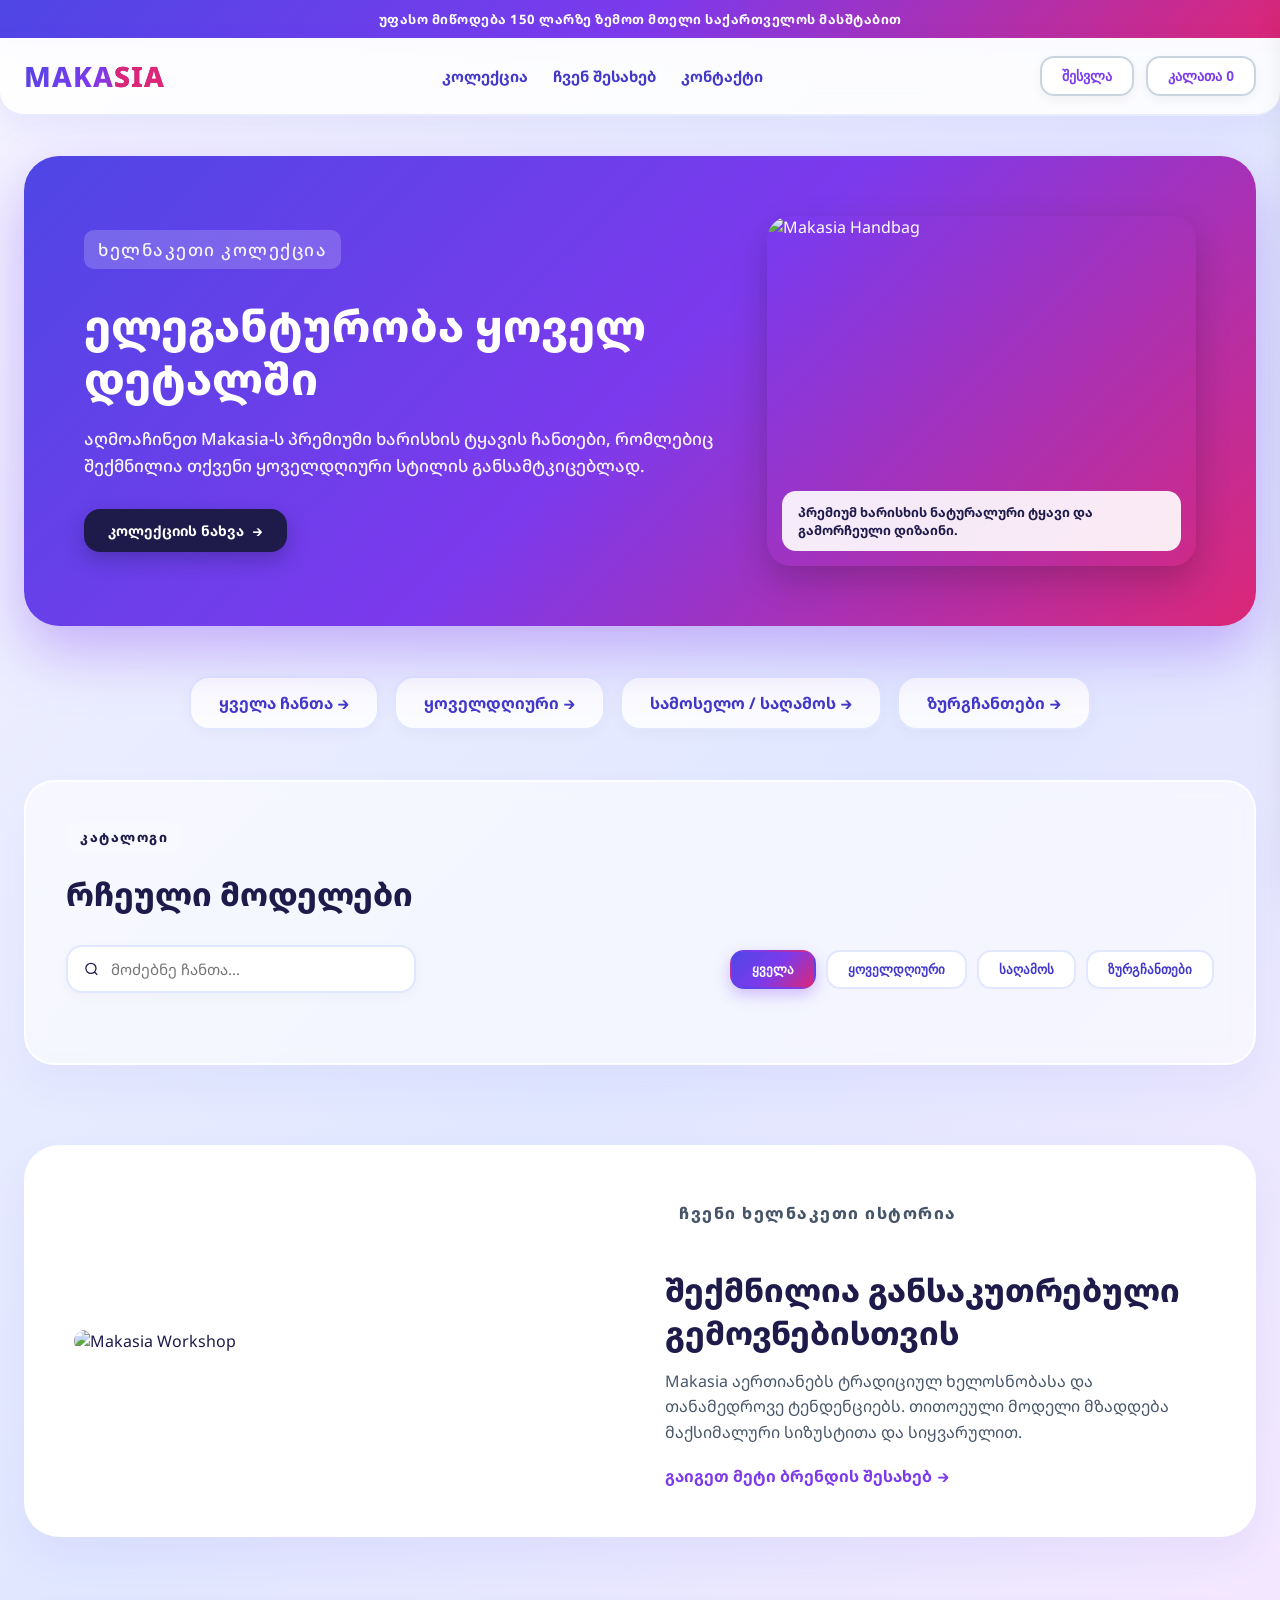
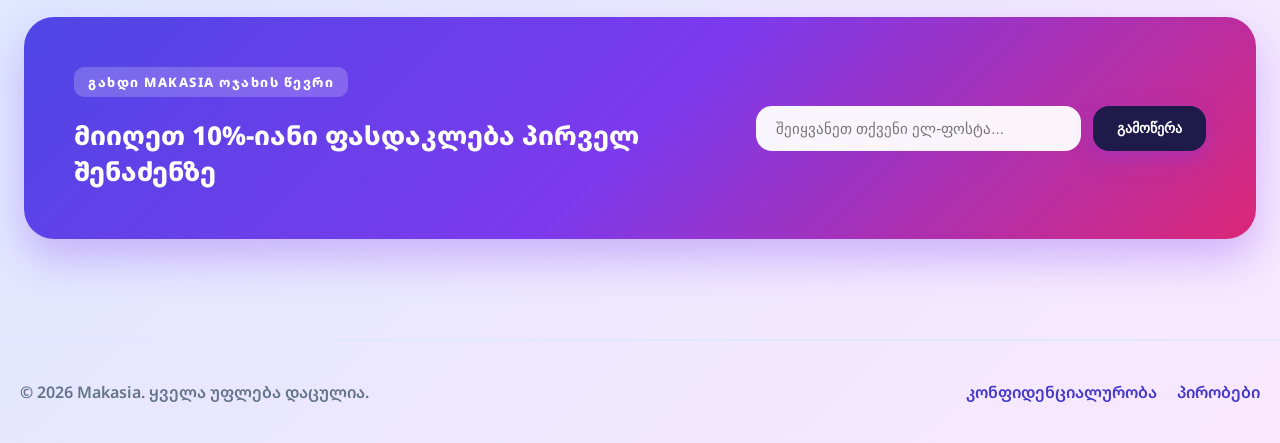
==== index.html @ cc2e1d67 "Update index.html" ====
<!DOCTYPE html>
<html lang="ka">
<head>
  <meta charset="UTF-8">
  <meta name="viewport" content="width=device-width, initial-scale=1.0">
  <title>Makasia — ტყავის ხელჩანთები და აქსესუარები</title>
  <link rel="preconnect" href="https://fonts.googleapis.com">
  <link rel="preconnect" href="https://fonts.gstatic.com" crossorigin>
  <link href="https://fonts.googleapis.com/css2?family=Plus+Jakarta+Sans:wght@500;600;700;800&family=Noto+Sans+Georgian:wght@400;500;600;700;800&display=swap" rel="stylesheet">
  <style>
    :root {
      --primary-gradient: linear-gradient(135deg, #4f46e5 0%, #7c3aed 50%, #db2777 100%);
      --card-bg: rgba(255, 255, 255, 0.9);
      --text-main: #1e1b4b;
      --accent-purple: #7c3aed;
    }

    * { box-sizing: border-box; margin: 0; padding: 0; }
    body { 
      background: linear-gradient(135deg, #f5f3ff 0%, #e0e7ff 50%, #fae8ff 100%); 
      font-family: 'Noto Sans Georgian', 'Plus Jakarta Sans', sans-serif; 
      color: var(--text-main); 
      min-height: 100vh;
      overflow-x: hidden;
      scroll-behavior: smooth;
    }

    /* ზედა საინფორმაციო ზოლი */
    .announcement {
      background: var(--primary-gradient);
      color: white;
      text-align: center;
      padding: 10px;
      font-size: 13px;
      font-weight: 700;
      letter-spacing: 0.5px;
      box-shadow: 0 4px 15px rgba(124, 58, 237, 0.2);
    }

    /* ჰედერი */
    .site-header {
      background: rgba(255, 255, 255, 0.85);
      backdrop-filter: blur(15px);
      position: sticky;
      top: 0;
      z-index: 100;
      border-bottom: 2px solid rgba(224, 231, 255, 0.8);
      box-shadow: 0 10px 30px rgba(79, 70, 229, 0.08);
      max-width: 1300px;
      margin: 0 auto;
      padding: 18px 24px;
      display: flex;
      justify-content: space-between;
      align-items: center;
      border-radius: 0 0 24px 24px;
    }

    .brand {
      font-size: 28px;
      font-weight: 800;
      background: var(--primary-gradient);
      -webkit-background-clip: text;
      -webkit-text-fill-color: transparent;
      text-transform: uppercase;
      letter-spacing: 1px;
      text-decoration: none;
    }
    .brand span { color: #db2777; -webkit-text-fill-color: #db2777; }

    .site-header nav { display: flex; gap: 25px; }
    .site-header nav a {
      text-decoration: none;
      color: #4338ca;
      font-weight: 700;
      font-size: 15px;
      transition: color 0.3s;
    }
    .site-header nav a:hover { color: #db2777; }

    .header-actions { display: flex; gap: 12px; align-items: center; }

    /* ღილაკების სტილები */
    .button {
      background: var(--primary-gradient);
      color: white;
      border: none;
      padding: 12px 24px;
      border-radius: 16px;
      font-weight: 700;
      font-size: 14px;
      cursor: pointer;
      box-shadow: 0 8px 20px rgba(124, 58, 237, 0.3);
      transition: all 0.3s cubic-bezier(0.4, 0, 0.2, 1);
      display: inline-flex;
      align-items: center;
      gap: 8px;
      text-decoration: none;
      justify-content: center;
    }
    .button:hover {
      transform: translateY(-3px) scale(1.02);
      box-shadow: 0 12px 25px rgba(124, 58, 237, 0.45);
    }

    .button-dark {
      background: #1e1b4b;
      box-shadow: 0 8px 20px rgba(30, 27, 75, 0.3);
    }
    .button-dark:hover { background: #312e81; }

    .account-button, .cart-button {
      background: white;
      color: var(--accent-purple);
      border: 2px solid #cbd5e1;
      padding: 10px 20px;
      border-radius: 14px;
      font-weight: 700;
      font-size: 14px;
      cursor: pointer;
      transition: all 0.3s ease;
      box-shadow: 0 4px 12px rgba(0,0,0,0.05);
    }
    .account-button:hover, .cart-button:hover {
      border-color: var(--accent-purple);
      background: #f5f3ff;
      transform: translateY(-2px);
    }

    main { max-width: 1300px; margin: 0 auto; padding: 40px 24px; }

    /* ინტრო (Hero) სექცია */
    .hero {
      background: var(--primary-gradient);
      border-radius: 35px;
      padding: 60px;
      color: white;
      display: grid;
      grid-template-columns: 1.2fr 0.8fr;
      gap: 40px;
      align-items: center;
      margin-bottom: 50px;
      box-shadow: 0 25px 60px rgba(124, 58, 237, 0.35);
      position: relative;
      overflow: hidden;
    }
    .eyebrow {
      font-size: 13px;
      font-weight: 800;
      text-transform: uppercase;
      letter-spacing: 1.5px;
      background: rgba(255, 255, 255, 0.2);
      padding: 6px 14px;
      border-radius: 10px;
      display: inline-block;
      margin-bottom: 15px;
    }
    .hero-copy h1 { font-size: 44px; font-weight: 800; margin-bottom: 20px; line-height: 1.2; }
    .hero-copy p { font-size: 17px; opacity: 0.95; margin-bottom: 30px; line-height: 1.6; font-weight: 500; }
    
    .hero-image { position: relative; border-radius: 24px; overflow: hidden; box-shadow: 0 15px 35px rgba(0,0,0,0.2); }
    .hero-image img { width: 100%; height: 350px; object-fit: cover; display: block; }
    .hero-note {
      position: absolute;
      bottom: 15px;
      left: 15px;
      right: 15px;
      background: rgba(255, 255, 255, 0.9);
      backdrop-filter: blur(10px);
      padding: 12px 16px;
      border-radius: 14px;
      color: #1e1b4b;
      font-size: 13px;
      font-weight: 700;
    }

    /* კატეგორიების სწრაფი ზოლი */
    .categories {
      display: flex;
      justify-content: center;
      gap: 15px;
      margin-bottom: 50px;
      flex-wrap: wrap;
    }
    .categories .filter {
      background: rgba(255, 255, 255, 0.85);
      border: 2px solid #e0e7ff;
      padding: 14px 28px;
      border-radius: 20px;
      font-weight: 700;
      color: #4338ca;
      text-decoration: none;
      transition: all 0.3s ease;
      box-shadow: 0 4px 15px rgba(0,0,0,0.03);
    }
    .categories .filter:hover {
      background: var(--primary-gradient);
      color: white;
      border-color: transparent;
      transform: translateY(-3px);
      box-shadow: 0 8px 20px rgba(124, 58, 237, 0.3);
    }

    /* კატალოგი / ტულბარი */
    .shop-section { background: rgba(255, 255, 255, 0.6); backdrop-filter: blur(10px); border-radius: 30px; padding: 40px; border: 2px solid rgba(255, 255, 255, 0.8); box-shadow: 0 20px 40px rgba(79, 70, 229, 0.05); }
    .section-heading h2 { font-size: 32px; font-weight: 800; color: #1e1b4b; margin-top: 5px; }

    .toolbar {
      display: flex;
      justify-content: space-between;
      align-items: center;
      margin: 30px 0;
      gap: 20px;
      flex-wrap: wrap;
    }
    .search-field {
      display: flex;
      align-items: center;
      background: white;
      border: 2px solid #e0e7ff;
      border-radius: 16px;
      padding: 0 16px;
      flex: 1;
      max-width: 350px;
      box-shadow: 0 4px 12px rgba(0,0,0,0.03);
    }
    .search-field input {
      border: none;
      padding: 12px;
      width: 100%;
      outline: none;
      font-size: 15px;
      font-family: inherit;
    }
    .filters { display: flex; gap: 10px; flex-wrap: wrap; }
    .filters button {
      background: white;
      border: 2px solid #e0e7ff;
      padding: 10px 20px;
      border-radius: 14px;
      font-weight: 700;
      color: #4338ca;
      cursor: pointer;
      transition: all 0.3s;
    }
    .filters button.active, .filters button:hover {
      background: var(--primary-gradient);
      color: white;
      border-color: transparent;
      box-shadow: 0 6px 15px rgba(124, 58, 237, 0.3);
    }

    /* პროდუქტების ბადე */
    .product-grid {
      display: grid;
      grid-template-columns: repeat(auto-fill, minmax(280px, 1fr));
      gap: 25px;
    }

    /* პროდუქტის ბარათის ვიზუალი და მაუსოვერი */
    .product-card {
      background: white;
      border-radius: 24px;
      overflow: hidden;
      border: 2px solid #f1f5f9;
      box-shadow: 0 10px 30px rgba(0,0,0,0.04);
      transition: all 0.4s cubic-bezier(0.16, 1, 0.3, 1);
      display: flex;
      flex-direction: column;
      justify-content: space-between;
    }
    .product-card:hover {
      transform: translateY(-8px) scale(1.02);
      box-shadow: 0 20px 40px rgba(124, 58, 237, 0.2);
      border-color: #cbd5e1;
    }
    .product-card img {
      width: 100%;
      height: 250px;
      object-fit: cover;
      transition: transform 0.5s ease;
    }
    .product-card:hover img { transform: scale(1.08); }
    .product-info { padding: 20px; }
    .product-info h3 { font-size: 18px; font-weight: 800; color: #1e1b4b; margin: 8px 0; }
    .product-price { font-size: 20px; font-weight: 800; color: #059669; }

    /* ჩვენ შესახებ სექცია */
    .story {
      display: grid;
      grid-template-columns: 1fr 1fr;
      gap: 50px;
      align-items: center;
      margin: 80px 0;
      background: white;
      padding: 50px;
      border-radius: 35px;
      box-shadow: 0 20px 40px rgba(79, 70, 229, 0.06);
    }
    .story-image img { width: 100%; height: 350px; object-fit: cover; border-radius: 24px; }
    .story-copy h2 { font-size: 32px; font-weight: 800; color: #1e1b4b; margin: 15px 0; }
    .story-copy p { font-size: 16px; line-height: 1.6; color: #475569; margin-bottom: 20px; }
    .text-link { font-weight: 700; color: #7c3aed; text-decoration: none; display: inline-flex; gap: 5px; }

    /* ნიუსლეთერი */
    .newsletter {
      background: var(--primary-gradient);
      border-radius: 30px;
      padding: 50px;
      color: white;
      display: flex;
      justify-content: space-between;
      align-items: center;
      gap: 30px;
      margin-bottom: 60px;
      box-shadow: 0 20px 40px rgba(124, 58, 237, 0.3);
    }
    .newsletter h2 { font-size: 26px; font-weight: 800; margin-top: 5px; }
    #newsletterForm { display: flex; gap: 12px; width: 100%; max-width: 450px; }
    #newsletterForm input {
      flex: 1;
      padding: 14px 20px;
      border-radius: 16px;
      border: none;
      outline: none;
      font-size: 15px;
      background: rgba(255, 255, 255, 0.95);
    }
    #newsletterForm button { background: #1e1b4b; }

    /* ფუტერი */
    footer {
      text-align: center;
      padding: 40px 20px;
      border-top: 2px solid #e0e7ff;
      display: flex;
      justify-content: space-between;
      align-items: center;
      max-width: 1300px;
      margin: 0 auto;
      font-weight: 600;
      color: #64748b;
    }
    footer div { display: flex; gap: 20px; }
    footer a { color: #4338ca; text-decoration: none; }
    footer a:hover { text-decoration: underline; }

    /* კალათის სლაიდერი */
    .overlay {
      position: fixed;
      top: 0; left: 0; width: 100%; height: 100%;
      background: rgba(15, 23, 42, 0.6);
      backdrop-filter: blur(5px);
      z-index: 1000;
      opacity: 0;
      visibility: hidden;
      transition: all 0.3s ease;
    }
    .overlay.open { opacity: 1; visibility: visible; }

    .cart-panel {
      position: fixed;
      top: 0; right: -450px;
      width: 100%; max-width: 420px;
      height: 100%;
      background: white;
      z-index: 1001;
      box-shadow: -10px 0 40px rgba(0,0,0,0.2);
      transition: right 0.4s cubic-bezier(0.16, 1, 0.3, 1);
      display: flex;
      flex-direction: column;
      padding: 30px;
    }
    .cart-panel.open { right: 0; }
    .panel-header { display: flex; justify-content: space-between; align-items: center; margin-bottom: 20px; border-bottom: 2px solid #f1f5f9; padding-bottom: 15px; }
    .panel-header h2 { font-size: 22px; font-weight: 800; color: #1e1b4b; }
    .close-btn { background: #fee2e2; color: #dc2626; border: none; width: 36px; height: 36px; border-radius: 50%; font-size: 20px; cursor: pointer; display: flex; align-items: center; justify-content: center; }
    .cart-items { flex: 1; overflow-y: auto; margin-bottom: 20px; }
    .cart-footer { border-top: 2px solid #f1f5f9; padding-top: 20px; }
    .full { width: 100%; }

    /* დიალოგური ფანჯრები (შესვლა / რეგისტრაცია / შეკვეთა) */
    dialog.form-dialog {
      border: none;
      border-radius: 30px;
      padding: 0;
      width: 100%;
      max-width: 460px;
      box-shadow: 0 30px 60px rgba(79, 70, 229, 0.3);
      background: white;
      margin: auto;
    }
    dialog.form-dialog::backdrop { background: rgba(15, 23, 42, 0.7); backdrop-filter: blur(8px); }
    .form-dialog-content { padding: 40px; position: relative; }
    .close-modal { position: absolute; top: 20px; right: 20px; background: #fee2e2; color: #dc2626; border: none; width: 34px; height: 34px; border-radius: 50%; font-size: 18px; cursor: pointer; }
    
    .form-dialog-content label { display: block; font-size: 13px; font-weight: 700; margin-bottom: 12px; color: #312e81; }
    .form-dialog-content input, .form-dialog-content select {
      width: 100%;
      padding: 14px;
      border: 2px solid #e0e7ff;
      border-radius: 14px;
      font-size: 15px;
      margin-top: 6px;
      background: #f8fafc;
      outline: none;
    }
    .form-dialog-content input:focus { border-color: #7c3aed; background: white; box-shadow: 0 0 0 4px rgba(124, 58, 237, 0.15); }

    /* ტოსტ პოპაპ შეტყობინება ძველი ალერტების ნაცვლად */
    .toast {
      position: fixed;
      bottom: 35px;
      right: 35px;
      background: linear-gradient(135deg, #10b981, #059669);
      color: white;
      padding: 16px 28px;
      border-radius: 16px;
      font-weight: 700;
      box-shadow: 0 15px 30px rgba(16, 185, 129, 0.4);
      transform: translateY(140px);
      opacity: 0;
      transition: all 0.4s cubic-bezier(0.16, 1, 0.3, 1);
      z-index: 2000;
    }
    .toast.show { transform: translateY(0); opacity: 1; }
  </style>
</head>
<body>

  <div class="announcement">უფასო მიწოდება 150 ლარზე ზემოთ მთელი საქართველოს მასშტაბით</div>

  <header class="site-header">
    <a href="#" class="brand">Maka<span>sia</span></a>
    <nav>
      <a href="#shop">კოლექცია</a>
      <a href="#story">ჩვენ შესახებ</a>
      <a href="#contact">კონტაქტი</a>
    </nav>
    <div class="header-actions">
      <button class="account-button" id="account-toggle">შესვლა</button>
      <button class="cart-button" id="cart-toggle">კალათა <span id="cart-count">0</span></button>
    </div>
  </header>

  <main>
    <section class="hero">
      <div class="hero-copy">
        <p class="eyebrow">ხელნაკეთი კოლექცია</p>
        <h1>ელეგანტურობა ყოველ დეტალში</h1>
        <p>აღმოაჩინეთ Makasia-ს პრემიუმი ხარისხის ტყავის ჩანთები, რომლებიც შექმნილია თქვენი ყოველდღიური სტილის განსამტკიცებლად.</p>
        <a href="#shop" class="button button-dark">კოლექციის ნახვა <span>→</span></a>
      </div>
      <div class="hero-image">
        <img src="https://images.unsplash.com/photo-1584917865442-de89df76afd3?auto=format&fit=crop&w=1200&q=80" alt="Makasia Handbag">
        <div class="hero-note">პრემიუმ ხარისხის ნატურალური ტყავი და გამორჩეული დიზაინი.</div>
      </div>
    </section>

    <!-- კატეგორიები -->
    <div class="categories">
      <a href="#shop" class="filter" data-category="ყველა">ყველა ჩანთა <span>→</span></a>
      <a href="#shop" class="filter" data-category="ყოველდღიური">ყოველდღიური <span>→</span></a>
      <a href="#shop" class="filter" data-category="საღამოს">სამოსელო / საღამოს <span>→</span></a>
      <a href="#shop" class="filter" data-category="ზურგჩანთები">ზურგჩანთები <span>→</span></a>
    </div>

    <section class="shop-section" id="shop">
      <div class="section-heading">
        <div>
          <p class="eyebrow">კატალოგი</p>
          <h2>რჩეული მოდელები</h2>
        </div>
      </div>

      <div class="toolbar">
        <div class="search-field">
          <svg width="16" height="16" viewBox="0 0 24 24" fill="none" stroke="currentColor" stroke-width="2"><circle cx="11" cy="11" r="8"></circle><line x1="21" y1="21" x2="16.65" y2="16.65"></line></svg>
          <input type="text" id="search-input" placeholder="მოძებნე ჩანთა...">
        </div>
        <div class="filters">
          <button class="filter active" data-category="ყველა">ყველა</button>
          <button class="filter" data-category="ყოველდღიური">ყოველდღიური</button>
          <button class="filter" data-category="საღამოს">საღამოს</button>
          <button class="filter" data-category="ზურგჩანთები">ზურგჩანთები</button>
        </div>
      </div>

      <div class="product-grid" id="product-grid">
        <!-- პროდუქტები იტვირთება დინამიკურად JS-ით -->
      </div>
    </section>

    <section class="story" id="story">
      <div class="story-image">
        <img src="https://images.unsplash.com/photo-1548036328-c9fa89d128fa?auto=format&fit=crop&w=1000&q=80" alt="Makasia Workshop">
      </div>
      <div class="story-copy">
        <p class="eyebrow">ჩვენი ხელნაკეთი ისტორია</p>
        <h2>შექმნილია განსაკუთრებული გემოვნებისთვის</h2>
        <p>Makasia აერთიანებს ტრადიციულ ხელოსნობასა და თანამედროვე ტენდენციებს. თითოეული მოდელი მზადდება მაქსიმალური სიზუსტითა და სიყვარულით.</p>
        <a href="#shop" class="text-link">გაიგეთ მეტი ბრენდის შესახებ <span>→</span></a>
      </div>
    </section>

    <section class="newsletter" id="contact">
      <div>
        <p class="eyebrow">გახდი Makasia ოჯახის წევრი</p>
        <h2>მიიღეთ 10%-იანი ფასდაკლება პირველ შენაძენზე</h2>
      </div>
      <form id="newsletterForm">
        <input type="email" placeholder="შეიყვანეთ თქვენი ელ-ფოსტა..." required>
        <button type="submit" class="button">გამოწერა</button>
      </form>
    </section>
  </main>

  <footer>
    <p>&copy; 2026 Makasia. ყველა უფლება დაცულია.</p>
    <div>
      <a href="#">კონფიდენციალურობა</a>
      <a href="#">პირობები</a>
    </div>
  </footer>

  <!-- კალათის გვერდითი პანელი -->
  <div class="overlay" id="overlay"></div>
  <aside class="cart-panel" id="cart-panel">
    <div class="panel-header">
      <h2>თქვენი კალათა</h2>
      <button class="close-btn" id="closeCart">&times;</button>
    </div>
    <div class="cart-items" id="cart-items">
      <div class="empty-cart" style="text-align: center; color: #64748b; margin-top: 40px;">კალათა ცარიელია</div>
    </div>
    <div class="cart-footer">
      <div style="display: flex; justify-content: space-between; font-size: 18px; font-weight: 800; margin-bottom: 20px;">
        <span>სულ:</span> <strong id="cart-total" style="color: #059669;">0 ₾</strong>
      </div>
      <button class="button button-dark full" id="checkout">შეკვეთის გაფორმება</button>
    </div>
  </aside>

  <!-- ავტორიზაციის დიალოგი -->
  <dialog id="auth-dialog" class="form-dialog">
    <div class="form-dialog-content">
      <button class="close-modal" id="closeAuthDialog">&times;</button>
      <div style="display: flex; gap: 10px; margin-bottom: 25px;">
        <button type="button" class="tab-btn active button" onclick="switchAuthTab('login')" style="flex:1;">შესვლა</button>
        <button type="button" class="tab-btn button" onclick="switchAuthTab('register')" style="flex:1; background: #e2e8f0; color:#333; box-shadow:none;">რეგისტრაცია</button>
      </div>

      <!-- შესვლის ფორმა -->
      <form id="login-form">
        <h2 style="font-size: 22px; font-weight: 800; color: #1e1b4b; margin-bottom: 20px;">სისტემაში შესვლა</h2>
        <label>ელ-ფოსტა <input type="email" name="loginEmail" required placeholder="example@gmail.com"></label>
        <label>პაროლი <input type="password" name="loginPassword" required placeholder="••••••••"></label>
        <p class="field-error" id="login-error" style="color:red; font-size:13px; margin-top:5px;"></p>
        <button type="submit" class="button button-dark full" style="margin-top:20px;">შესვლა</button>
      </form>

      <!-- რეგისტრაციის ფორმა -->
      <form id="register-form" style="display: none;">
        <h2 style="font-size: 22px; font-weight: 800; color: #1e1b4b; margin-bottom: 20px;">რეგისტრაცია</h2>
        <label>სახელი <input type="text" name="regName" required placeholder="ნინო ბერიძე"></label>
        <label>ელ-ფოსტა <input type="email" name="regEmail" required placeholder="example@gmail.com"></label>
        <label>პაროლი <input type="password" name="regPassword" required placeholder="••••••••"></label>
        <p class="field-error" id="reg-error" style="color:red; font-size:13px; margin-top:5px;"></p>
        <button type="submit" class="button button-dark full" style="margin-top:20px;">რეგისტრაცია</button>
      </form>
    </div>
  </dialog>

  <!-- შეკვეთის გაფორმების დიალოგი -->
  <dialog id="checkout-dialog" class="form-dialog">
    <div class="form-dialog-content">
      <button class="close-modal" onclick="document.getElementById('checkout-dialog').close()">&times;</button>
      <h2 style="font-size: 22px; font-weight: 800; color: #1e1b4b; margin-bottom: 10px;">შეკვეთა</h2>
      <p class="dialog-intro" style="color: #64748b; font-size: 14px; margin-bottom: 20px;">შეავსეთ მიწოდების დეტალები:</p>
      <form id="checkout-form">
        <label>სახელი და გვარი <input type="text" name="customerName" required placeholder="ნინო ბერიძე"></label>
        <label>ტელეფონი <input type="tel" name="phone" required placeholder="+995 599 00 00 00"></label>
        <label>ქალაქი / მისამართი <input type="text" name="address" required placeholder="თბილისი, რუსთაველის გამზირი 1"></label>
        <label>მიწოდების ტიპი 
          <select name="delivery">
            <option value="თბილისი (სტანდარტული - 8 ₾)">თბილისი (სტანდარტული - 8 ₾)</option>
            <option value="რეგიონები / ფოსტა (12 ₾)">რეგიონები / ფოსტა (12 ₾)</option>
          </select>
        </label>
        <div class="checkout-summary" style="margin: 20px 0; background: #f8fafc; padding: 15px; border-radius: 14px; border: 1px solid #e2e8f0; font-size: 14px;">
          <span>პროდუქტები: <strong id="checkout-subtotal">0 ₾</strong></span><br>
          <span>მიწოდება: <strong id="checkout-delivery">8 ₾</strong></span><br>
          <div style="margin-top: 8px; padding-top: 8px; border-top: 1px solid #cbd5e1; display: flex; justify-content: space-between;">
            <span class="checkout-total-label" style="font-weight: 800; color: #1e1b4b;">სულ გადასახდელი:</span>
            <strong class="checkout-total" id="checkout-total" style="font-weight: 800; color: #059669; font-size: 16px;">0 ₾</strong>
          </div>
        </div>
        <p class="field-error" id="checkout-error" style="color:red;"></p>
        <button type="submit" class="button button-dark full">შეკვეთის დადასტურება</button>
      </form>
    </div>
  </dialog>

  <div class="toast" id="toast">ოპერაცია წარმატებით დასრულდა</div>

  <!-- Firebase SDK-ები -->
  <script src="https://www.gstatic.com/firebasejs/9.22.0/firebase-app-compat.js"></script>
  <script src="https://www.gstatic.com/firebasejs/9.22.0/firebase-auth-compat.js"></script>
  <script src="https://www.gstatic.com/firebasejs/9.22.0/firebase-firestore-compat.js"></script>

  <!-- მთავარი სკრიპტი -->
  <script src="./script.js"></script>
</body>
</html>
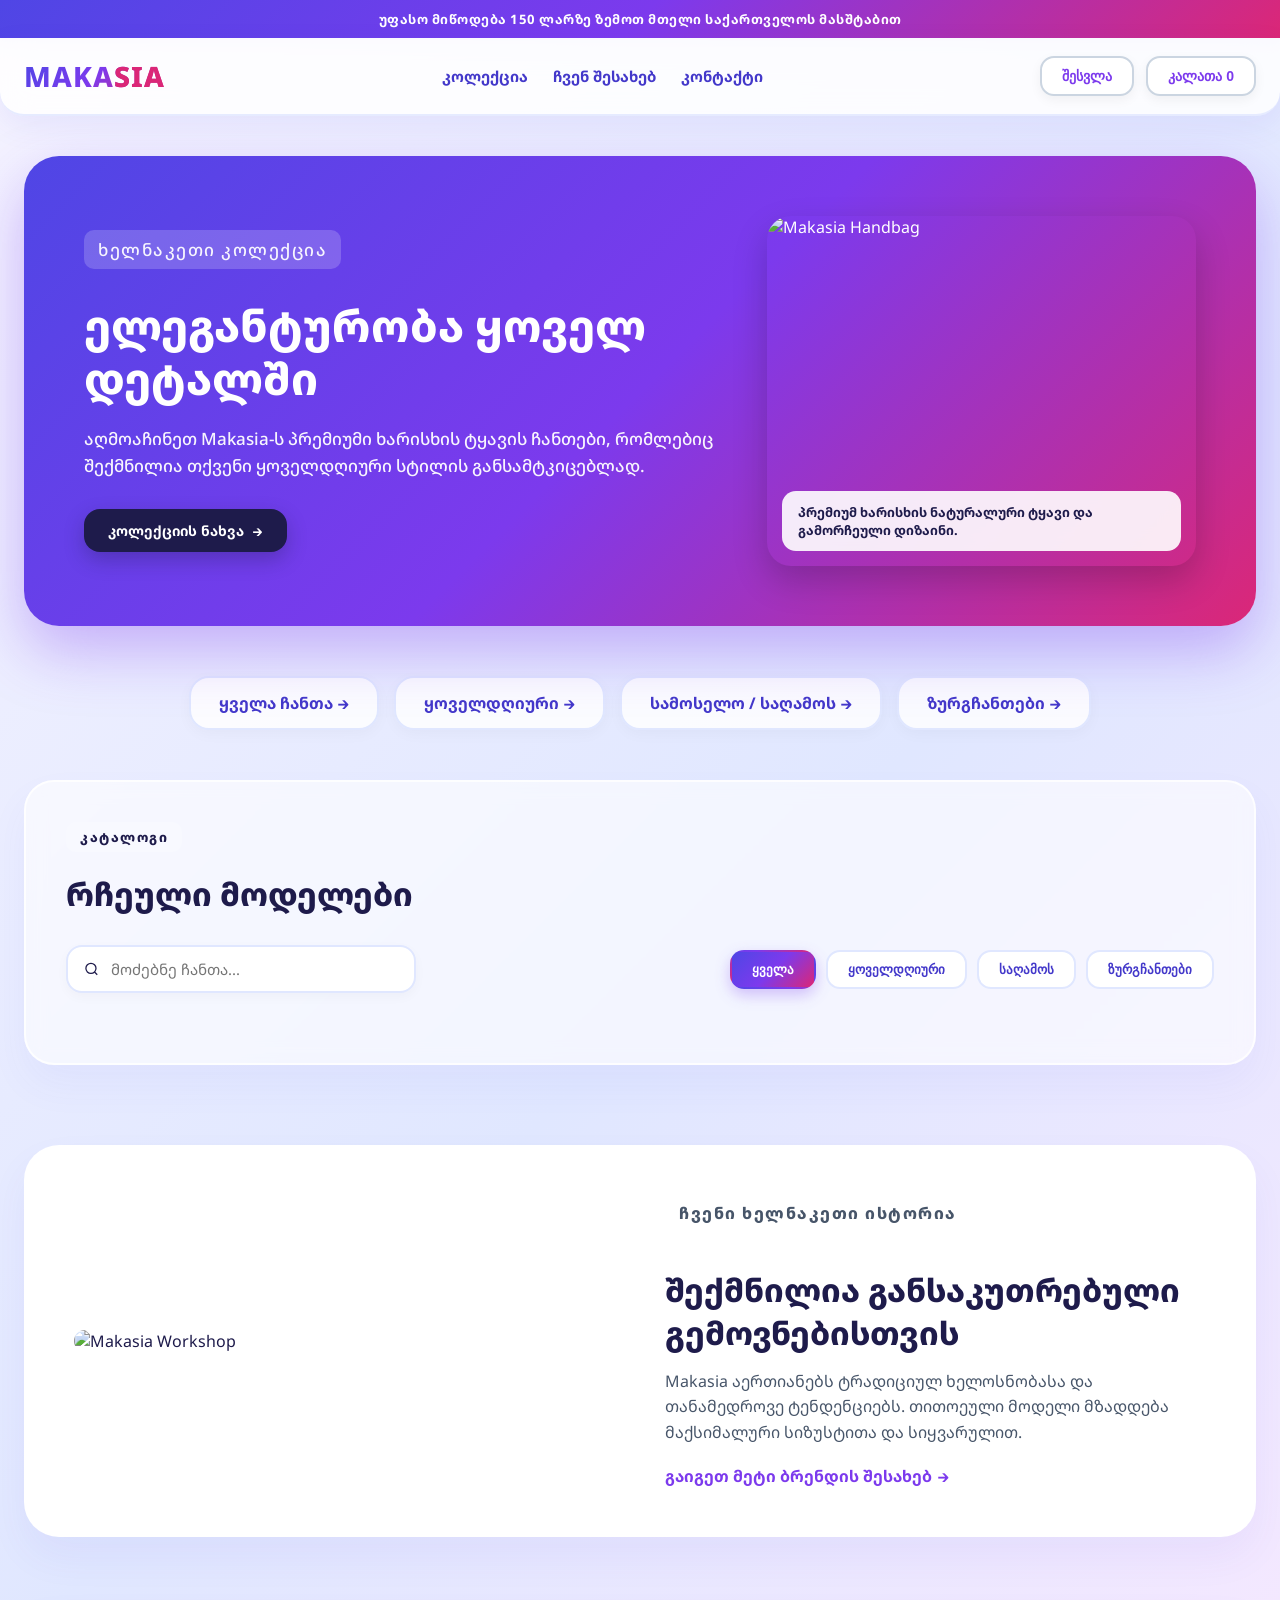
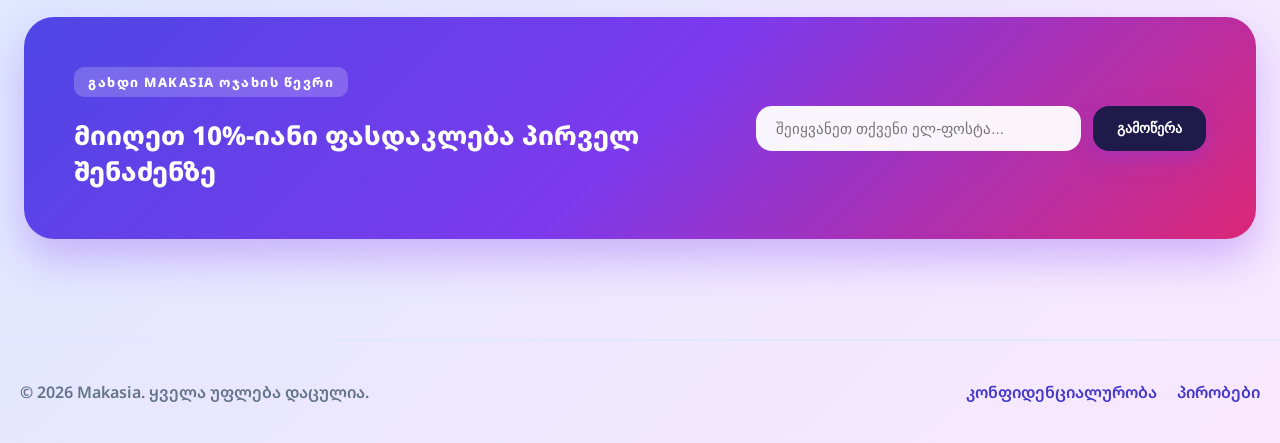
==== commit b7d43308: "Update index.html" ====
--- a/index.html
+++ b/index.html
@@ -4,28 +4,59 @@
   <meta charset="UTF-8">
   <meta name="viewport" content="width=device-width, initial-scale=1.0">
   <title>Makasia — ტყავის ხელჩანთები და აქსესუარები</title>
+
   <link rel="preconnect" href="https://fonts.googleapis.com">
   <link rel="preconnect" href="https://fonts.gstatic.com" crossorigin>
+
   <link href="https://fonts.googleapis.com/css2?family=Plus+Jakarta+Sans:wght@500;600;700;800&family=Noto+Sans+Georgian:wght@400;500;600;700;800&display=swap" rel="stylesheet">
+
   <style>
     :root {
-      --primary-gradient: linear-gradient(135deg, #4f46e5 0%, #7c3aed 50%, #db2777 100%);
+      --primary-gradient: linear-gradient(
+        135deg,
+        #4f46e5 0%,
+        #7c3aed 50%,
+        #db2777 100%
+      );
+
       --card-bg: rgba(255, 255, 255, 0.9);
       --text-main: #1e1b4b;
       --accent-purple: #7c3aed;
     }
 
-    * { box-sizing: border-box; margin: 0; padding: 0; }
-    body { 
-      background: linear-gradient(135deg, #f5f3ff 0%, #e0e7ff 50%, #fae8ff 100%); 
-      font-family: 'Noto Sans Georgian', 'Plus Jakarta Sans', sans-serif; 
-      color: var(--text-main); 
+    * {
+      box-sizing: border-box;
+      margin: 0;
+      padding: 0;
+    }
+
+    html {
+      scroll-behavior: smooth;
+    }
+
+    body {
+      background:
+        linear-gradient(
+          135deg,
+          #f5f3ff 0%,
+          #e0e7ff 50%,
+          #fae8ff 100%
+        );
+
+      font-family:
+        'Noto Sans Georgian',
+        'Plus Jakarta Sans',
+        sans-serif;
+
+      color: var(--text-main);
       min-height: 100vh;
       overflow-x: hidden;
-      scroll-behavior: smooth;
-    }
-
-    /* ზედა საინფორმაციო ზოლი */
+    }
+
+    /* =========================================================
+       ზედა საინფორმაციო ზოლი
+    ========================================================= */
+
     .announcement {
       background: var(--primary-gradient);
       color: white;
@@ -37,37 +68,58 @@
       box-shadow: 0 4px 15px rgba(124, 58, 237, 0.2);
     }
 
-    /* ჰედერი */
+    /* =========================================================
+       HEADER
+    ========================================================= */
+
     .site-header {
       background: rgba(255, 255, 255, 0.85);
       backdrop-filter: blur(15px);
+
       position: sticky;
       top: 0;
       z-index: 100;
+
       border-bottom: 2px solid rgba(224, 231, 255, 0.8);
-      box-shadow: 0 10px 30px rgba(79, 70, 229, 0.08);
+
+      box-shadow:
+        0 10px 30px rgba(79, 70, 229, 0.08);
+
       max-width: 1300px;
       margin: 0 auto;
+
       padding: 18px 24px;
+
       display: flex;
       justify-content: space-between;
       align-items: center;
+
       border-radius: 0 0 24px 24px;
     }
 
     .brand {
       font-size: 28px;
       font-weight: 800;
+
       background: var(--primary-gradient);
       -webkit-background-clip: text;
       -webkit-text-fill-color: transparent;
+
       text-transform: uppercase;
       letter-spacing: 1px;
       text-decoration: none;
     }
-    .brand span { color: #db2777; -webkit-text-fill-color: #db2777; }
-
-    .site-header nav { display: flex; gap: 25px; }
+
+    .brand span {
+      color: #db2777;
+      -webkit-text-fill-color: #db2777;
+    }
+
+    .site-header nav {
+      display: flex;
+      gap: 25px;
+    }
+
     .site-header nav a {
       text-decoration: none;
       color: #4338ca;
@@ -75,539 +127,2350 @@
       font-size: 15px;
       transition: color 0.3s;
     }
-    .site-header nav a:hover { color: #db2777; }
-
-    .header-actions { display: flex; gap: 12px; align-items: center; }
-
-    /* ღილაკების სტილები */
+
+    .site-header nav a:hover {
+      color: #db2777;
+    }
+
+    .header-actions {
+      display: flex;
+      gap: 12px;
+      align-items: center;
+      position: relative;
+    }
+
+    /* =========================================================
+       MOBILE MENU
+    ========================================================= */
+
+    .mobile-menu-btn {
+      display: none;
+      background: none;
+      border: none;
+      font-size: 26px;
+      color: #1e1b4b;
+      cursor: pointer;
+    }
+
+    /* =========================================================
+       BUTTONS
+    ========================================================= */
+
     .button {
       background: var(--primary-gradient);
       color: white;
       border: none;
+
       padding: 12px 24px;
       border-radius: 16px;
+
       font-weight: 700;
       font-size: 14px;
+
       cursor: pointer;
-      box-shadow: 0 8px 20px rgba(124, 58, 237, 0.3);
-      transition: all 0.3s cubic-bezier(0.4, 0, 0.2, 1);
+
+      box-shadow:
+        0 8px 20px rgba(124, 58, 237, 0.3);
+
+      transition:
+        all 0.3s cubic-bezier(0.4, 0, 0.2, 1);
+
       display: inline-flex;
       align-items: center;
       gap: 8px;
+
       text-decoration: none;
       justify-content: center;
     }
+
     .button:hover {
       transform: translateY(-3px) scale(1.02);
-      box-shadow: 0 12px 25px rgba(124, 58, 237, 0.45);
+
+      box-shadow:
+        0 12px 25px rgba(124, 58, 237, 0.45);
     }
 
     .button-dark {
       background: #1e1b4b;
-      box-shadow: 0 8px 20px rgba(30, 27, 75, 0.3);
-    }
-    .button-dark:hover { background: #312e81; }
-
-    .account-button, .cart-button {
+
+      box-shadow:
+        0 8px 20px rgba(30, 27, 75, 0.3);
+    }
+
+    .button-dark:hover {
+      background: #312e81;
+    }
+
+    .account-button,
+    .cart-button {
       background: white;
       color: var(--accent-purple);
+
       border: 2px solid #cbd5e1;
+
       padding: 10px 20px;
       border-radius: 14px;
+
       font-weight: 700;
       font-size: 14px;
+
       cursor: pointer;
+
       transition: all 0.3s ease;
-      box-shadow: 0 4px 12px rgba(0,0,0,0.05);
-    }
-    .account-button:hover, .cart-button:hover {
+
+      box-shadow:
+        0 4px 12px rgba(0, 0, 0, 0.05);
+    }
+
+    .account-button:hover,
+    .cart-button:hover {
       border-color: var(--accent-purple);
       background: #f5f3ff;
       transform: translateY(-2px);
     }
 
-    main { max-width: 1300px; margin: 0 auto; padding: 40px 24px; }
-
-    /* ინტრო (Hero) სექცია */
+    /* =========================================================
+       PROFILE
+    ========================================================= */
+
+    .profile-dropdown-container {
+      position: relative;
+      display: inline-block;
+    }
+
+    .profile-popup {
+      position: absolute;
+
+      top: calc(100% + 10px);
+      right: 0;
+
+      background: white;
+
+      box-shadow:
+        0 15px 35px rgba(0, 0, 0, 0.15);
+
+      border-radius: 16px;
+
+      width: 220px;
+      z-index: 1000;
+
+      display: none;
+
+      padding: 8px 0;
+
+      border: 1px solid #e2e8f0;
+
+      animation: fadeIn 0.2s ease-in-out;
+    }
+
+    .profile-popup a {
+      display: flex;
+      align-items: center;
+
+      gap: 10px;
+
+      padding: 12px 18px;
+
+      color: #1e1b4b;
+      text-decoration: none;
+
+      font-weight: 700;
+      font-size: 14px;
+
+      transition: background 0.2s;
+    }
+
+    .profile-popup a:hover {
+      background: #f8fafc;
+    }
+
+    .profile-popup hr {
+      border: 0;
+      border-top: 1px solid #f1f5f9;
+      margin: 4px 0;
+    }
+
+    .profile-popup .logout-link {
+      color: #dc2626;
+    }
+
+    .profile-popup .logout-link:hover {
+      background: #fef2f2;
+    }
+
+    @keyframes fadeIn {
+      from {
+        opacity: 0;
+        transform: translateY(-5px);
+      }
+
+      to {
+        opacity: 1;
+        transform: translateY(0);
+      }
+    }
+
+    /* =========================================================
+       MAIN
+    ========================================================= */
+
+    main {
+      max-width: 1300px;
+      margin: 0 auto;
+      padding: 40px 24px;
+    }
+
+    /* =========================================================
+       HERO
+    ========================================================= */
+
     .hero {
       background: var(--primary-gradient);
+
       border-radius: 35px;
+
       padding: 60px;
+
       color: white;
+
       display: grid;
       grid-template-columns: 1.2fr 0.8fr;
+
       gap: 40px;
+
       align-items: center;
+
       margin-bottom: 50px;
-      box-shadow: 0 25px 60px rgba(124, 58, 237, 0.35);
+
+      box-shadow:
+        0 25px 60px rgba(124, 58, 237, 0.35);
+
       position: relative;
       overflow: hidden;
     }
+
     .eyebrow {
       font-size: 13px;
       font-weight: 800;
+
       text-transform: uppercase;
       letter-spacing: 1.5px;
+
       background: rgba(255, 255, 255, 0.2);
+
       padding: 6px 14px;
       border-radius: 10px;
+
       display: inline-block;
+
       margin-bottom: 15px;
     }
-    .hero-copy h1 { font-size: 44px; font-weight: 800; margin-bottom: 20px; line-height: 1.2; }
-    .hero-copy p { font-size: 17px; opacity: 0.95; margin-bottom: 30px; line-height: 1.6; font-weight: 500; }
-    
-    .hero-image { position: relative; border-radius: 24px; overflow: hidden; box-shadow: 0 15px 35px rgba(0,0,0,0.2); }
-    .hero-image img { width: 100%; height: 350px; object-fit: cover; display: block; }
+
+    .hero-copy h1 {
+      font-size: 44px;
+      font-weight: 800;
+
+      margin-bottom: 20px;
+
+      line-height: 1.2;
+    }
+
+    .hero-copy p {
+      font-size: 17px;
+      opacity: 0.95;
+
+      margin-bottom: 30px;
+
+      line-height: 1.6;
+      font-weight: 500;
+    }
+
+    .hero-image {
+      position: relative;
+
+      border-radius: 24px;
+      overflow: hidden;
+
+      box-shadow:
+        0 15px 35px rgba(0, 0, 0, 0.2);
+    }
+
+    .hero-image img {
+      width: 100%;
+      height: 350px;
+
+      object-fit: cover;
+      display: block;
+    }
+
     .hero-note {
       position: absolute;
+
       bottom: 15px;
       left: 15px;
       right: 15px;
+
       background: rgba(255, 255, 255, 0.9);
+
       backdrop-filter: blur(10px);
+
       padding: 12px 16px;
+
       border-radius: 14px;
+
       color: #1e1b4b;
+
       font-size: 13px;
       font-weight: 700;
     }
 
-    /* კატეგორიების სწრაფი ზოლი */
+    /* =========================================================
+       CATEGORIES
+    ========================================================= */
+
     .categories {
       display: flex;
+
       justify-content: center;
+
       gap: 15px;
+
       margin-bottom: 50px;
+
       flex-wrap: wrap;
     }
+
     .categories .filter {
       background: rgba(255, 255, 255, 0.85);
+
       border: 2px solid #e0e7ff;
+
       padding: 14px 28px;
+
       border-radius: 20px;
+
       font-weight: 700;
+
       color: #4338ca;
+
       text-decoration: none;
+
       transition: all 0.3s ease;
-      box-shadow: 0 4px 15px rgba(0,0,0,0.03);
-    }
+
+      box-shadow:
+        0 4px 15px rgba(0, 0, 0, 0.03);
+    }
+
     .categories .filter:hover {
       background: var(--primary-gradient);
+
       color: white;
+
       border-color: transparent;
+
       transform: translateY(-3px);
-      box-shadow: 0 8px 20px rgba(124, 58, 237, 0.3);
-    }
-
-    /* კატალოგი / ტულბარი */
-    .shop-section { background: rgba(255, 255, 255, 0.6); backdrop-filter: blur(10px); border-radius: 30px; padding: 40px; border: 2px solid rgba(255, 255, 255, 0.8); box-shadow: 0 20px 40px rgba(79, 70, 229, 0.05); }
-    .section-heading h2 { font-size: 32px; font-weight: 800; color: #1e1b4b; margin-top: 5px; }
+
+      box-shadow:
+        0 8px 20px rgba(124, 58, 237, 0.3);
+    }
+
+    /* =========================================================
+       SHOP
+    ========================================================= */
+
+    .shop-section {
+      background: rgba(255, 255, 255, 0.6);
+
+      backdrop-filter: blur(10px);
+
+      border-radius: 30px;
+
+      padding: 40px;
+
+      border: 2px solid rgba(255, 255, 255, 0.8);
+
+      box-shadow:
+        0 20px 40px rgba(79, 70, 229, 0.05);
+    }
+
+    .section-heading h2 {
+      font-size: 32px;
+      font-weight: 800;
+
+      color: #1e1b4b;
+
+      margin-top: 5px;
+    }
 
     .toolbar {
       display: flex;
+
       justify-content: space-between;
       align-items: center;
+
       margin: 30px 0;
+
       gap: 20px;
+
       flex-wrap: wrap;
     }
+
     .search-field {
       display: flex;
       align-items: center;
+
       background: white;
+
       border: 2px solid #e0e7ff;
+
       border-radius: 16px;
+
       padding: 0 16px;
+
       flex: 1;
+
       max-width: 350px;
-      box-shadow: 0 4px 12px rgba(0,0,0,0.03);
-    }
+
+      box-shadow:
+        0 4px 12px rgba(0, 0, 0, 0.03);
+    }
+
     .search-field input {
       border: none;
+
       padding: 12px;
+
       width: 100%;
+
       outline: none;
+
       font-size: 15px;
+
       font-family: inherit;
     }
-    .filters { display: flex; gap: 10px; flex-wrap: wrap; }
+
+    .filters {
+      display: flex;
+
+      gap: 10px;
+
+      flex-wrap: wrap;
+    }
+
     .filters button {
       background: white;
+
       border: 2px solid #e0e7ff;
+
       padding: 10px 20px;
+
       border-radius: 14px;
+
       font-weight: 700;
+
       color: #4338ca;
+
       cursor: pointer;
+
       transition: all 0.3s;
     }
-    .filters button.active, .filters button:hover {
+
+    .filters button.active,
+    .filters button:hover {
       background: var(--primary-gradient);
+
       color: white;
+
       border-color: transparent;
-      box-shadow: 0 6px 15px rgba(124, 58, 237, 0.3);
-    }
-
-    /* პროდუქტების ბადე */
+
+      box-shadow:
+        0 6px 15px rgba(124, 58, 237, 0.3);
+    }
+
+    /* =========================================================
+       PRODUCTS
+    ========================================================= */
+
     .product-grid {
       display: grid;
-      grid-template-columns: repeat(auto-fill, minmax(280px, 1fr));
+
+      grid-template-columns:
+        repeat(auto-fill, minmax(280px, 1fr));
+
       gap: 25px;
     }
 
-    /* პროდუქტის ბარათის ვიზუალი და მაუსოვერი */
     .product-card {
       background: white;
+
       border-radius: 24px;
+
       overflow: hidden;
+
       border: 2px solid #f1f5f9;
-      box-shadow: 0 10px 30px rgba(0,0,0,0.04);
-      transition: all 0.4s cubic-bezier(0.16, 1, 0.3, 1);
+
+      box-shadow:
+        0 10px 30px rgba(0, 0, 0, 0.04);
+
+      transition:
+        all 0.4s cubic-bezier(0.16, 1, 0.3, 1);
+
       display: flex;
+
       flex-direction: column;
+
       justify-content: space-between;
     }
+
     .product-card:hover {
       transform: translateY(-8px) scale(1.02);
-      box-shadow: 0 20px 40px rgba(124, 58, 237, 0.2);
+
+      box-shadow:
+        0 20px 40px rgba(124, 58, 237, 0.2);
+
       border-color: #cbd5e1;
     }
+
     .product-card img {
       width: 100%;
+
       height: 250px;
+
       object-fit: cover;
+
       transition: transform 0.5s ease;
     }
-    .product-card:hover img { transform: scale(1.08); }
-    .product-info { padding: 20px; }
-    .product-info h3 { font-size: 18px; font-weight: 800; color: #1e1b4b; margin: 8px 0; }
-    .product-price { font-size: 20px; font-weight: 800; color: #059669; }
-
-    /* ჩვენ შესახებ სექცია */
+
+    .product-card:hover img {
+      transform: scale(1.08);
+    }
+
+    .product-info {
+      padding: 20px;
+    }
+
+    .product-info h3 {
+      font-size: 18px;
+      font-weight: 800;
+
+      color: #1e1b4b;
+
+      margin: 8px 0;
+    }
+
+    .product-price {
+      font-size: 20px;
+      font-weight: 800;
+
+      color: #059669;
+    }
+
+    /* =========================================================
+       STORY
+    ========================================================= */
+
     .story {
       display: grid;
+
       grid-template-columns: 1fr 1fr;
+
       gap: 50px;
+
       align-items: center;
+
       margin: 80px 0;
+
       background: white;
+
       padding: 50px;
+
       border-radius: 35px;
-      box-shadow: 0 20px 40px rgba(79, 70, 229, 0.06);
-    }
-    .story-image img { width: 100%; height: 350px; object-fit: cover; border-radius: 24px; }
-    .story-copy h2 { font-size: 32px; font-weight: 800; color: #1e1b4b; margin: 15px 0; }
-    .story-copy p { font-size: 16px; line-height: 1.6; color: #475569; margin-bottom: 20px; }
-    .text-link { font-weight: 700; color: #7c3aed; text-decoration: none; display: inline-flex; gap: 5px; }
-
-    /* ნიუსლეთერი */
+
+      box-shadow:
+        0 20px 40px rgba(79, 70, 229, 0.06);
+    }
+
+    .story-image img {
+      width: 100%;
+      height: 350px;
+
+      object-fit: cover;
+
+      border-radius: 24px;
+    }
+
+    .story-copy h2 {
+      font-size: 32px;
+      font-weight: 800;
+
+      color: #1e1b4b;
+
+      margin: 15px 0;
+    }
+
+    .story-copy p {
+      font-size: 16px;
+
+      line-height: 1.6;
+
+      color: #475569;
+
+      margin-bottom: 20px;
+    }
+
+    .text-link {
+      font-weight: 700;
+
+      color: #7c3aed;
+
+      text-decoration: none;
+
+      display: inline-flex;
+
+      gap: 5px;
+    }
+
+    /* =========================================================
+       NEWSLETTER
+    ========================================================= */
+
     .newsletter {
       background: var(--primary-gradient);
+
       border-radius: 30px;
+
       padding: 50px;
+
       color: white;
+
       display: flex;
+
       justify-content: space-between;
+
       align-items: center;
+
       gap: 30px;
+
       margin-bottom: 60px;
-      box-shadow: 0 20px 40px rgba(124, 58, 237, 0.3);
-    }
-    .newsletter h2 { font-size: 26px; font-weight: 800; margin-top: 5px; }
-    #newsletterForm { display: flex; gap: 12px; width: 100%; max-width: 450px; }
+
+      box-shadow:
+        0 20px 40px rgba(124, 58, 237, 0.3);
+    }
+
+    .newsletter h2 {
+      font-size: 26px;
+
+      font-weight: 800;
+
+      margin-top: 5px;
+    }
+
+    #newsletterForm {
+      display: flex;
+
+      gap: 12px;
+
+      width: 100%;
+
+      max-width: 450px;
+    }
+
     #newsletterForm input {
       flex: 1;
+
       padding: 14px 20px;
+
       border-radius: 16px;
+
       border: none;
+
       outline: none;
+
       font-size: 15px;
+
       background: rgba(255, 255, 255, 0.95);
     }
-    #newsletterForm button { background: #1e1b4b; }
-
-    /* ფუტერი */
+
+    #newsletterForm button {
+      background: #1e1b4b;
+    }
+
+    /* =========================================================
+       FOOTER
+    ========================================================= */
+
     footer {
       text-align: center;
+
       padding: 40px 20px;
+
       border-top: 2px solid #e0e7ff;
+
       display: flex;
+
       justify-content: space-between;
+
       align-items: center;
+
       max-width: 1300px;
+
       margin: 0 auto;
+
       font-weight: 600;
+
       color: #64748b;
     }
-    footer div { display: flex; gap: 20px; }
-    footer a { color: #4338ca; text-decoration: none; }
-    footer a:hover { text-decoration: underline; }
-
-    /* კალათის სლაიდერი */
+
+    footer div {
+      display: flex;
+      gap: 20px;
+    }
+
+    footer a {
+      color: #4338ca;
+      text-decoration: none;
+    }
+
+    footer a:hover {
+      text-decoration: underline;
+    }
+
+    /* =========================================================
+       OVERLAY
+    ========================================================= */
+
     .overlay {
       position: fixed;
-      top: 0; left: 0; width: 100%; height: 100%;
-      background: rgba(15, 23, 42, 0.6);
-      backdrop-filter: blur(5px);
+
+      top: 0;
+      left: 0;
+
+      width: 100%;
+      height: 100%;
+
+      background: rgba(15, 23, 42, 0.65);
+
+      backdrop-filter: blur(7px);
+
+      -webkit-backdrop-filter: blur(7px);
+
       z-index: 1000;
+
       opacity: 0;
+
       visibility: hidden;
-      transition: all 0.3s ease;
-    }
-    .overlay.open { opacity: 1; visibility: visible; }
+
+      transition:
+        opacity 0.3s ease,
+        visibility 0.3s ease;
+    }
+
+    .overlay.open {
+      opacity: 1;
+
+      visibility: visible;
+    }
+
+    /* =========================================================
+       🛒 CENTRAL CART POPUP
+    ========================================================= */
 
     .cart-panel {
       position: fixed;
-      top: 0; right: -450px;
-      width: 100%; max-width: 420px;
-      height: 100%;
+
+      /*
+        ცენტრალური განთავსება
+      */
+      top: 50%;
+      left: 50%;
+
+      right: auto;
+
+      width: min(92vw, 520px);
+
+      height: min(82vh, 720px);
+
       background: white;
+
       z-index: 1001;
-      box-shadow: -10px 0 40px rgba(0,0,0,0.2);
-      transition: right 0.4s cubic-bezier(0.16, 1, 0.3, 1);
+
+      border-radius: 30px;
+
+      box-shadow:
+        0 35px 90px rgba(15, 23, 42, 0.35),
+        0 15px 40px rgba(124, 58, 237, 0.15);
+
       display: flex;
+
       flex-direction: column;
+
       padding: 30px;
-    }
-    .cart-panel.open { right: 0; }
-    .panel-header { display: flex; justify-content: space-between; align-items: center; margin-bottom: 20px; border-bottom: 2px solid #f1f5f9; padding-bottom: 15px; }
-    .panel-header h2 { font-size: 22px; font-weight: 800; color: #1e1b4b; }
-    .close-btn { background: #fee2e2; color: #dc2626; border: none; width: 36px; height: 36px; border-radius: 50%; font-size: 20px; cursor: pointer; display: flex; align-items: center; justify-content: center; }
-    .cart-items { flex: 1; overflow-y: auto; margin-bottom: 20px; }
-    .cart-footer { border-top: 2px solid #f1f5f9; padding-top: 20px; }
-    .full { width: 100%; }
-
-    /* დიალოგური ფანჯრები (შესვლა / რეგისტრაცია / შეკვეთა) */
-    dialog.form-dialog {
+
+      /*
+        დახურული მდგომარეობა
+      */
+      opacity: 0;
+
+      visibility: hidden;
+
+      transform:
+        translate(-50%, -46%)
+        scale(0.94);
+
+      transition:
+        opacity 0.3s ease,
+        transform 0.35s cubic-bezier(0.16, 1, 0.3, 1),
+        visibility 0.3s ease;
+
+      overflow: hidden;
+    }
+
+    /*
+      გახსნილი მდგომარეობა
+    */
+    .cart-panel.open {
+      opacity: 1;
+
+      visibility: visible;
+
+      transform:
+        translate(-50%, -50%)
+        scale(1);
+    }
+
+    /*
+      Cart header
+    */
+    .cart-panel .panel-header {
+      flex-shrink: 0;
+
+      display: flex;
+
+      justify-content: space-between;
+
+      align-items: center;
+
+      margin-bottom: 20px;
+
+      border-bottom: 2px solid #f1f5f9;
+
+      padding-bottom: 15px;
+    }
+
+    .panel-header h2 {
+      font-size: 22px;
+
+      font-weight: 800;
+
+      color: #1e1b4b;
+    }
+
+    /*
+      Close button
+    */
+    .close-btn {
+      background: #fee2e2;
+
+      color: #dc2626;
+
       border: none;
+
+      width: 38px;
+      height: 38px;
+
+      border-radius: 50%;
+
+      font-size: 20px;
+
+      cursor: pointer;
+
+      display: flex;
+
+      align-items: center;
+
+      justify-content: center;
+
+      transition: all 0.2s ease;
+    }
+
+    .close-btn:hover {
+      background: #fecaca;
+
+      transform: rotate(90deg) scale(1.05);
+    }
+
+    /*
+      პროდუქტების ნაწილი
+    */
+    .cart-panel .cart-items {
+      flex: 1;
+
+      overflow-y: auto;
+
+      min-height: 0;
+
+      margin-bottom: 20px;
+
+      padding-right: 5px;
+    }
+
+    /*
+      scrollbar
+    */
+    .cart-panel .cart-items::-webkit-scrollbar {
+      width: 6px;
+    }
+
+    .cart-panel .cart-items::-webkit-scrollbar-track {
+      background: #f8fafc;
+
+      border-radius: 10px;
+    }
+
+    .cart-panel .cart-items::-webkit-scrollbar-thumb {
+      background: #cbd5e1;
+
+      border-radius: 10px;
+    }
+
+    .cart-panel .cart-items::-webkit-scrollbar-thumb:hover {
+      background: #94a3b8;
+    }
+
+    /*
+      Cart footer
+    */
+    .cart-panel .cart-footer {
+      flex-shrink: 0;
+
+      border-top: 2px solid #f1f5f9;
+
+      padding-top: 20px;
+    }
+
+    .full {
+      width: 100%;
+    }
+
+    /*
+      Empty cart
+    */
+    .empty-cart {
+      text-align: center;
+
+      color: #64748b;
+
+      margin-top: 60px;
+
+      padding: 20px;
+    }
+
+    /* =========================================================
+       DIALOGS
+    ========================================================= */
+
+    dialog.form-dialog,
+    dialog.admin-modal {
+      border: none;
+
       border-radius: 30px;
+
       padding: 0;
+
       width: 100%;
+
       max-width: 460px;
-      box-shadow: 0 30px 60px rgba(79, 70, 229, 0.3);
+
+      box-shadow:
+        0 30px 60px rgba(79, 70, 229, 0.3);
+
       background: white;
+
       margin: auto;
     }
-    dialog.form-dialog::backdrop { background: rgba(15, 23, 42, 0.7); backdrop-filter: blur(8px); }
-    .form-dialog-content { padding: 40px; position: relative; }
-    .close-modal { position: absolute; top: 20px; right: 20px; background: #fee2e2; color: #dc2626; border: none; width: 34px; height: 34px; border-radius: 50%; font-size: 18px; cursor: pointer; }
-    
-    .form-dialog-content label { display: block; font-size: 13px; font-weight: 700; margin-bottom: 12px; color: #312e81; }
-    .form-dialog-content input, .form-dialog-content select {
+
+    dialog.form-dialog::backdrop,
+    dialog.admin-modal::backdrop {
+      background: rgba(15, 23, 42, 0.7);
+
+      backdrop-filter: blur(8px);
+    }
+
+    .form-dialog-content {
+      padding: 40px;
+
+      position: relative;
+    }
+
+    .close-modal {
+      position: absolute;
+
+      top: 20px;
+      right: 20px;
+
+      background: #fee2e2;
+
+      color: #dc2626;
+
+      border: none;
+
+      width: 34px;
+      height: 34px;
+
+      border-radius: 50%;
+
+      font-size: 18px;
+
+      cursor: pointer;
+    }
+
+    .form-dialog-content label {
+      display: block;
+
+      font-size: 13px;
+
+      font-weight: 700;
+
+      margin-bottom: 12px;
+
+      color: #312e81;
+    }
+
+    .form-dialog-content input,
+    .form-dialog-content select {
       width: 100%;
+
       padding: 14px;
+
       border: 2px solid #e0e7ff;
+
       border-radius: 14px;
+
       font-size: 15px;
+
       margin-top: 6px;
+
       background: #f8fafc;
+
       outline: none;
     }
-    .form-dialog-content input:focus { border-color: #7c3aed; background: white; box-shadow: 0 0 0 4px rgba(124, 58, 237, 0.15); }
-
-    /* ტოსტ პოპაპ შეტყობინება ძველი ალერტების ნაცვლად */
+
+    .form-dialog-content input:focus {
+      border-color: #7c3aed;
+
+      background: white;
+
+      box-shadow:
+        0 0 0 4px rgba(124, 58, 237, 0.15);
+    }
+
+    /* =========================================================
+       TOAST
+    ========================================================= */
+
     .toast {
       position: fixed;
+
       bottom: 35px;
       right: 35px;
-      background: linear-gradient(135deg, #10b981, #059669);
+
+      background:
+        linear-gradient(135deg, #10b981, #059669);
+
       color: white;
+
       padding: 16px 28px;
+
       border-radius: 16px;
+
       font-weight: 700;
-      box-shadow: 0 15px 30px rgba(16, 185, 129, 0.4);
+
+      box-shadow:
+        0 15px 30px rgba(16, 185, 129, 0.4);
+
       transform: translateY(140px);
+
       opacity: 0;
-      transition: all 0.4s cubic-bezier(0.16, 1, 0.3, 1);
+
+      transition:
+        all 0.4s cubic-bezier(0.16, 1, 0.3, 1);
+
       z-index: 2000;
     }
-    .toast.show { transform: translateY(0); opacity: 1; }
+
+    .toast.show {
+      transform: translateY(0);
+
+      opacity: 1;
+    }
+
+    /* =========================================================
+       📱 TABLET / MOBILE
+    ========================================================= */
+
+    @media (max-width: 900px) {
+
+      .site-header nav {
+        display: none;
+
+        position: absolute;
+
+        top: 100%;
+        left: 0;
+
+        width: 100%;
+
+        background: white;
+
+        flex-direction: column;
+
+        padding: 20px;
+
+        box-shadow:
+          0 15px 30px rgba(0, 0, 0, 0.1);
+
+        border-radius: 0 0 20px 20px;
+
+        border-top: 1px solid #e2e8f0;
+
+        text-align: center;
+
+        gap: 15px;
+      }
+
+      .site-header nav.active {
+        display: flex;
+      }
+
+      .mobile-menu-btn {
+        display: block;
+      }
+
+      .hero {
+        grid-template-columns: 1fr;
+
+        padding: 30px 20px;
+
+        text-align: center;
+
+        border-radius: 24px;
+      }
+
+      .hero-copy h1 {
+        font-size: 32px;
+      }
+
+      .hero-image {
+        display: none;
+      }
+
+      .story {
+        grid-template-columns: 1fr;
+
+        padding: 30px 20px;
+
+        margin: 40px 0;
+      }
+
+      .newsletter {
+        flex-direction: column;
+
+        padding: 30px 20px;
+
+        text-align: center;
+      }
+
+      #newsletterForm {
+        max-width: 100%;
+
+        flex-direction: column;
+      }
+
+      footer {
+        flex-direction: column;
+
+        gap: 15px;
+      }
+
+      .shop-section {
+        padding: 20px;
+
+        border-radius: 20px;
+      }
+
+      .toolbar {
+        flex-direction: column;
+
+        align-items: stretch;
+      }
+
+      .search-field {
+        max-width: 100%;
+      }
+    }
+
+    /* =========================================================
+       📱 MOBILE CART
+    ========================================================= */
+
+    @media (max-width: 600px) {
+
+      .site-header {
+        padding: 14px 16px;
+
+        border-radius: 0 0 18px 18px;
+      }
+
+      .brand {
+        font-size: 23px;
+      }
+
+      .header-actions {
+        gap: 6px;
+      }
+
+      .account-button,
+      .cart-button {
+        padding: 8px 10px;
+
+        font-size: 12px;
+
+        border-radius: 11px;
+      }
+
+      /*
+        კალათა მობილურზე
+      */
+      .cart-panel {
+        width: calc(100vw - 24px);
+
+        max-width: none;
+
+        height: calc(100dvh - 24px);
+
+        max-height: 760px;
+
+        padding: 22px;
+
+        border-radius: 24px;
+
+        /*
+          დახურული
+        */
+        transform:
+          translate(-50%, -46%)
+          scale(0.95);
+      }
+
+      /*
+        გახსნილი
+      */
+      .cart-panel.open {
+        transform:
+          translate(-50%, -50%)
+          scale(1);
+      }
+
+      .panel-header {
+        margin-bottom: 16px;
+      }
+
+      .panel-header h2 {
+        font-size: 20px;
+      }
+
+      .close-btn {
+        width: 40px;
+        height: 40px;
+
+        font-size: 22px;
+      }
+
+      .cart-panel .cart-footer {
+        padding-top: 16px;
+      }
+
+      .cart-panel .cart-footer .button {
+        min-height: 52px;
+
+        font-size: 15px;
+      }
+
+      .cart-panel .cart-items {
+        margin-bottom: 12px;
+      }
+
+      /*
+        Mobile overlay
+      */
+      .overlay {
+        backdrop-filter: blur(5px);
+
+        -webkit-backdrop-filter: blur(5px);
+      }
+    }
+
+    /* =========================================================
+       📱 VERY SMALL PHONES
+    ========================================================= */
+
+    @media (max-width: 380px) {
+
+      .cart-panel {
+        width: calc(100vw - 16px);
+
+        height: calc(100dvh - 16px);
+
+        padding: 18px;
+
+        border-radius: 20px;
+      }
+
+      .panel-header {
+        margin-bottom: 15px;
+      }
+
+      .panel-header h2 {
+        font-size: 18px;
+      }
+
+      .close-btn {
+        width: 36px;
+        height: 36px;
+      }
+    }
+
+    /* =========================================================
+       📱 LANDSCAPE MOBILE
+    ========================================================= */
+
+    @media (max-height: 600px) and (max-width: 900px) {
+
+      .cart-panel {
+        height: calc(100dvh - 20px);
+
+        padding: 18px;
+
+        border-radius: 20px;
+      }
+
+      .cart-panel .panel-header {
+        margin-bottom: 10px;
+
+        padding-bottom: 10px;
+      }
+
+      .cart-panel .cart-footer {
+        padding-top: 10px;
+      }
+    }
+
   </style>
 </head>
+
 <body>
 
-  <div class="announcement">უფასო მიწოდება 150 ლარზე ზემოთ მთელი საქართველოს მასშტაბით</div>
+  <!-- =======================================================
+       ANNOUNCEMENT
+  ======================================================== -->
+
+  <div class="announcement">
+    უფასო მიწოდება 150 ლარზე ზემოთ მთელი საქართველოს მასშტაბით
+  </div>
+
+  <!-- =======================================================
+       HEADER
+  ======================================================== -->
 
   <header class="site-header">
-    <a href="#" class="brand">Maka<span>sia</span></a>
-    <nav>
-      <a href="#shop">კოლექცია</a>
-      <a href="#story">ჩვენ შესახებ</a>
-      <a href="#contact">კონტაქტი</a>
+
+    <button
+      class="mobile-menu-btn"
+      id="mobileMenuBtn"
+      type="button"
+      aria-label="მენიუს გახსნა"
+    >
+      ☰
+    </button>
+
+    <a href="#" class="brand">
+      Maka<span>sia</span>
+    </a>
+
+    <nav id="mainNav">
+
+      <a href="#shop" class="nav-link">
+        კოლექცია
+      </a>
+
+      <a href="#story" class="nav-link">
+        ჩვენ შესახებ
+      </a>
+
+      <a href="#contact" class="nav-link">
+        კონტაქტი
+      </a>
+
     </nav>
+
     <div class="header-actions">
-      <button class="account-button" id="account-toggle">შესვლა</button>
-      <button class="cart-button" id="cart-toggle">კალათა <span id="cart-count">0</span></button>
+
+      <!-- პროფილი -->
+
+      <div class="profile-dropdown-container">
+
+        <button
+          class="account-button"
+          id="account-toggle"
+          type="button"
+        >
+          შესვლა
+        </button>
+
+        <div
+          class="profile-popup"
+          id="profilePopup"
+        >
+
+          <a href="#" id="myOrdersLink">
+            📦 ჩემი შეკვეთები
+          </a>
+
+          <div
+            id="popup-orders-section"
+            style="
+              margin-top:10px;
+              border-top:1px solid #eee;
+              padding-top:10px;
+              display:none;
+              max-height:250px;
+              overflow-y:auto;
+            "
+          >
+            <div id="popup-orders-list"></div>
+          </div>
+
+          <hr>
+
+          <a
+            href="#"
+            class="logout-link"
+            id="logoutLink"
+          >
+            🚪 გასვლა
+          </a>
+
+        </div>
+
+      </div>
+
+      <!-- კალათა -->
+
+      <button
+        class="cart-button"
+        id="cart-toggle"
+        type="button"
+      >
+        კალათა
+        <span id="cart-count">0</span>
+      </button>
+
     </div>
+
   </header>
 
+  <!-- =======================================================
+       MAIN
+  ======================================================== -->
+
   <main>
+
+    <!-- HERO -->
+
     <section class="hero">
+
       <div class="hero-copy">
-        <p class="eyebrow">ხელნაკეთი კოლექცია</p>
-        <h1>ელეგანტურობა ყოველ დეტალში</h1>
-        <p>აღმოაჩინეთ Makasia-ს პრემიუმი ხარისხის ტყავის ჩანთები, რომლებიც შექმნილია თქვენი ყოველდღიური სტილის განსამტკიცებლად.</p>
-        <a href="#shop" class="button button-dark">კოლექციის ნახვა <span>→</span></a>
+
+        <p class="eyebrow">
+          ხელნაკეთი კოლექცია
+        </p>
+
+        <h1>
+          ელეგანტურობა ყოველ დეტალში
+        </h1>
+
+        <p>
+          აღმოაჩინეთ Makasia-ს პრემიუმი ხარისხის ტყავის ჩანთები,
+          რომლებიც შექმნილია თქვენი ყოველდღიური სტილის განსამტკიცებლად.
+        </p>
+
+        <a
+          href="#shop"
+          class="button button-dark"
+        >
+          კოლექციის ნახვა
+          <span>→</span>
+        </a>
+
       </div>
+
       <div class="hero-image">
-        <img src="https://images.unsplash.com/photo-1584917865442-de89df76afd3?auto=format&fit=crop&w=1200&q=80" alt="Makasia Handbag">
-        <div class="hero-note">პრემიუმ ხარისხის ნატურალური ტყავი და გამორჩეული დიზაინი.</div>
+
+        <img
+          src="https://images.unsplash.com/photo-1584917865442-de89df76afd3?auto=format&fit=crop&w=1200&q=80"
+          alt="Makasia Handbag"
+        >
+
+        <div class="hero-note">
+          პრემიუმ ხარისხის ნატურალური ტყავი და გამორჩეული დიზაინი.
+        </div>
+
       </div>
+
     </section>
 
-    <!-- კატეგორიები -->
+    <!-- =====================================================
+         CATEGORIES
+    ====================================================== -->
+
     <div class="categories">
-      <a href="#shop" class="filter" data-category="ყველა">ყველა ჩანთა <span>→</span></a>
-      <a href="#shop" class="filter" data-category="ყოველდღიური">ყოველდღიური <span>→</span></a>
-      <a href="#shop" class="filter" data-category="საღამოს">სამოსელო / საღამოს <span>→</span></a>
-      <a href="#shop" class="filter" data-category="ზურგჩანთები">ზურგჩანთები <span>→</span></a>
+
+      <a
+        href="#shop"
+        class="filter"
+        data-category="ყველა"
+      >
+        ყველა ჩანთა
+        <span>→</span>
+      </a>
+
+      <a
+        href="#shop"
+        class="filter"
+        data-category="ყოველდღიური"
+      >
+        ყოველდღიური
+        <span>→</span>
+      </a>
+
+      <a
+        href="#shop"
+        class="filter"
+        data-category="საღამოს"
+      >
+        სამოსელო / საღამოს
+        <span>→</span>
+      </a>
+
+      <a
+        href="#shop"
+        class="filter"
+        data-category="ზურგჩანთები"
+      >
+        ზურგჩანთები
+        <span>→</span>
+      </a>
+
     </div>
 
-    <section class="shop-section" id="shop">
+    <!-- =====================================================
+         SHOP
+    ====================================================== -->
+
+    <section
+      class="shop-section"
+      id="shop"
+    >
+
       <div class="section-heading">
+
         <div>
-          <p class="eyebrow">კატალოგი</p>
-          <h2>რჩეული მოდელები</h2>
+
+          <p class="eyebrow">
+            კატალოგი
+          </p>
+
+          <h2>
+            რჩეული მოდელები
+          </h2>
+
         </div>
+
       </div>
 
       <div class="toolbar">
+
         <div class="search-field">
-          <svg width="16" height="16" viewBox="0 0 24 24" fill="none" stroke="currentColor" stroke-width="2"><circle cx="11" cy="11" r="8"></circle><line x1="21" y1="21" x2="16.65" y2="16.65"></line></svg>
-          <input type="text" id="search-input" placeholder="მოძებნე ჩანთა...">
+
+          <svg
+            width="16"
+            height="16"
+            viewBox="0 0 24 24"
+            fill="none"
+            stroke="currentColor"
+            stroke-width="2"
+          >
+            <circle
+              cx="11"
+              cy="11"
+              r="8"
+            ></circle>
+
+            <line
+              x1="21"
+              y1="21"
+              x2="16.65"
+              y2="16.65"
+            ></line>
+
+          </svg>
+
+          <input
+            type="text"
+            id="search-input"
+            placeholder="მოძებნე ჩანთა..."
+          >
+
         </div>
+
         <div class="filters">
-          <button class="filter active" data-category="ყველა">ყველა</button>
-          <button class="filter" data-category="ყოველდღიური">ყოველდღიური</button>
-          <button class="filter" data-category="საღამოს">საღამოს</button>
-          <button class="filter" data-category="ზურგჩანთები">ზურგჩანთები</button>
+
+          <button
+            class="filter active"
+            data-category="ყველა"
+          >
+            ყველა
+          </button>
+
+          <button
+            class="filter"
+            data-category="ყოველდღიური"
+          >
+            ყოველდღიური
+          </button>
+
+          <button
+            class="filter"
+            data-category="საღამოს"
+          >
+            საღამოს
+          </button>
+
+          <button
+            class="filter"
+            data-category="ზურგჩანთები"
+          >
+            ზურგჩანთები
+          </button>
+
         </div>
+
       </div>
 
-      <div class="product-grid" id="product-grid">
-        <!-- პროდუქტები იტვირთება დინამიკურად JS-ით -->
+      <div
+        class="product-grid"
+        id="product-grid"
+      >
+        <!-- პროდუქტები იტვირთება JS-ით -->
       </div>
+
     </section>
 
-    <section class="story" id="story">
+    <!-- =====================================================
+         STORY
+    ====================================================== -->
+
+    <section
+      class="story"
+      id="story"
+    >
+
       <div class="story-image">
-        <img src="https://images.unsplash.com/photo-1548036328-c9fa89d128fa?auto=format&fit=crop&w=1000&q=80" alt="Makasia Workshop">
+
+        <img
+          src="https://images.unsplash.com/photo-1548036328-c9fa89d128fa?auto=format&fit=crop&w=1000&q=80"
+          alt="Makasia Workshop"
+        >
+
       </div>
+
       <div class="story-copy">
-        <p class="eyebrow">ჩვენი ხელნაკეთი ისტორია</p>
-        <h2>შექმნილია განსაკუთრებული გემოვნებისთვის</h2>
-        <p>Makasia აერთიანებს ტრადიციულ ხელოსნობასა და თანამედროვე ტენდენციებს. თითოეული მოდელი მზადდება მაქსიმალური სიზუსტითა და სიყვარულით.</p>
-        <a href="#shop" class="text-link">გაიგეთ მეტი ბრენდის შესახებ <span>→</span></a>
+
+        <p class="eyebrow">
+          ჩვენი ხელნაკეთი ისტორია
+        </p>
+
+        <h2>
+          შექმნილია განსაკუთრებული გემოვნებისთვის
+        </h2>
+
+        <p>
+          Makasia აერთიანებს ტრადიციულ ხელოსნობასა და თანამედროვე
+          ტენდენციებს. თითოეული მოდელი მზადდება მაქსიმალური
+          სიზუსტითა და სიყვარულით.
+        </p>
+
+        <a
+          href="#shop"
+          class="text-link"
+        >
+          გაიგეთ მეტი ბრენდის შესახებ
+          <span>→</span>
+        </a>
+
       </div>
+
     </section>
 
-    <section class="newsletter" id="contact">
+    <!-- =====================================================
+         NEWSLETTER
+    ====================================================== -->
+
+    <section
+      class="newsletter"
+      id="contact"
+    >
+
       <div>
-        <p class="eyebrow">გახდი Makasia ოჯახის წევრი</p>
-        <h2>მიიღეთ 10%-იანი ფასდაკლება პირველ შენაძენზე</h2>
+
+        <p class="eyebrow">
+          გახდი Makasia ოჯახის წევრი
+        </p>
+
+        <h2>
+          მიიღეთ 10%-იანი ფასდაკლება პირველ შენაძენზე
+        </h2>
+
       </div>
+
       <form id="newsletterForm">
-        <input type="email" placeholder="შეიყვანეთ თქვენი ელ-ფოსტა..." required>
-        <button type="submit" class="button">გამოწერა</button>
+
+        <input
+          type="email"
+          placeholder="შეიყვანეთ თქვენი ელ-ფოსტა..."
+          required
+        >
+
+        <button
+          type="submit"
+          class="button"
+        >
+          გამოწერა
+        </button>
+
       </form>
+
     </section>
+
   </main>
 
+  <!-- =======================================================
+       FOOTER
+  ======================================================== -->
+
   <footer>
-    <p>&copy; 2026 Makasia. ყველა უფლება დაცულია.</p>
+
+    <p>
+      &copy; 2026 Makasia. ყველა უფლება დაცულია.
+    </p>
+
     <div>
-      <a href="#">კონფიდენციალურობა</a>
-      <a href="#">პირობები</a>
+
+      <a href="#">
+        კონფიდენციალურობა
+      </a>
+
+      <a href="#">
+        პირობები
+      </a>
+
     </div>
+
   </footer>
 
-  <!-- კალათის გვერდითი პანელი -->
-  <div class="overlay" id="overlay"></div>
-  <aside class="cart-panel" id="cart-panel">
+  <!-- =======================================================
+       🛒 CART OVERLAY
+  ======================================================== -->
+
+  <div
+    class="overlay"
+    id="overlay"
+  ></div>
+
+  <!-- =======================================================
+       🛒 CART CENTRAL POPUP
+  ======================================================== -->
+
+  <aside
+    class="cart-panel"
+    id="cart-panel"
+    aria-label="კალათა"
+  >
+
     <div class="panel-header">
-      <h2>თქვენი კალათა</h2>
-      <button class="close-btn" id="closeCart">&times;</button>
+
+      <h2>
+        თქვენი კალათა
+      </h2>
+
+      <button
+        class="close-btn"
+        id="closeCart"
+        type="button"
+        aria-label="კალათის დახურვა"
+      >
+        &times;
+      </button>
+
     </div>
-    <div class="cart-items" id="cart-items">
-      <div class="empty-cart" style="text-align: center; color: #64748b; margin-top: 40px;">კალათა ცარიელია</div>
+
+    <div
+      class="cart-items"
+      id="cart-items"
+    >
+
+      <div class="empty-cart">
+        კალათა ცარიელია
+      </div>
+
     </div>
+
     <div class="cart-footer">
-      <div style="display: flex; justify-content: space-between; font-size: 18px; font-weight: 800; margin-bottom: 20px;">
-        <span>სულ:</span> <strong id="cart-total" style="color: #059669;">0 ₾</strong>
+
+      <div
+        style="
+          display:flex;
+          justify-content:space-between;
+          font-size:18px;
+          font-weight:800;
+          margin-bottom:20px;
+        "
+      >
+
+        <span>
+          სულ:
+        </span>
+
+        <strong
+          id="cart-total"
+          style="color:#059669;"
+        >
+          0 ₾
+        </strong>
+
       </div>
-      <button class="button button-dark full" id="checkout">შეკვეთის გაფორმება</button>
+
+      <button
+        class="button button-dark full"
+        id="checkout"
+        type="button"
+      >
+        შეკვეთის გაფორმება
+      </button>
+
     </div>
+
   </aside>
 
-  <!-- ავტორიზაციის დიალოგი -->
-  <dialog id="auth-dialog" class="form-dialog">
+  <!-- =======================================================
+       AUTH DIALOG
+  ======================================================== -->
+
+  <dialog
+    id="auth-dialog"
+    class="form-dialog"
+  >
+
     <div class="form-dialog-content">
-      <button class="close-modal" id="closeAuthDialog">&times;</button>
-      <div style="display: flex; gap: 10px; margin-bottom: 25px;">
-        <button type="button" class="tab-btn active button" onclick="switchAuthTab('login')" style="flex:1;">შესვლა</button>
-        <button type="button" class="tab-btn button" onclick="switchAuthTab('register')" style="flex:1; background: #e2e8f0; color:#333; box-shadow:none;">რეგისტრაცია</button>
+
+      <button
+        class="close-modal"
+        id="closeAuthDialog"
+        type="button"
+      >
+        &times;
+      </button>
+
+      <div
+        style="
+          display:flex;
+          gap:10px;
+          margin-bottom:25px;
+        "
+      >
+
+        <button
+          type="button"
+          class="tab-btn active button"
+          onclick="switchAuthTab('login')"
+          style="flex:1;"
+        >
+          შესვლა
+        </button>
+
+        <button
+          type="button"
+          class="tab-btn button"
+          onclick="switchAuthTab('register')"
+          style="
+            flex:1;
+            background:#e2e8f0;
+            color:#333;
+            box-shadow:none;
+          "
+        >
+          რეგისტრაცია
+        </button>
+
       </div>
 
-      <!-- შესვლის ფორმა -->
+      <!-- LOGIN -->
+
       <form id="login-form">
-        <h2 style="font-size: 22px; font-weight: 800; color: #1e1b4b; margin-bottom: 20px;">სისტემაში შესვლა</h2>
-        <label>ელ-ფოსტა <input type="email" name="loginEmail" required placeholder="example@gmail.com"></label>
-        <label>პაროლი <input type="password" name="loginPassword" required placeholder="••••••••"></label>
-        <p class="field-error" id="login-error" style="color:red; font-size:13px; margin-top:5px;"></p>
-        <button type="submit" class="button button-dark full" style="margin-top:20px;">შესვლა</button>
+
+        <h2
+          style="
+            font-size:22px;
+            font-weight:800;
+            color:#1e1b4b;
+            margin-bottom:20px;
+          "
+        >
+          სისტემაში შესვლა
+        </h2>
+
+        <label>
+          ელ-ფოსტა
+
+          <input
+            type="email"
+            name="loginEmail"
+            required
+            placeholder="example@gmail.com"
+          >
+
+        </label>
+
+        <label>
+          პაროლი
+
+          <input
+            type="password"
+            name="loginPassword"
+            required
+            placeholder="••••••••"
+          >
+
+        </label>
+
+        <p
+          class="field-error"
+          id="login-error"
+          style="
+            color:red;
+            font-size:13px;
+            margin-top:5px;
+          "
+        ></p>
+
+        <button
+          type="submit"
+          class="button button-dark full"
+          style="margin-top:20px;"
+        >
+          შესვლა
+        </button>
+
       </form>
 
-      <!-- რეგისტრაციის ფორმა -->
-      <form id="register-form" style="display: none;">
-        <h2 style="font-size: 22px; font-weight: 800; color: #1e1b4b; margin-bottom: 20px;">რეგისტრაცია</h2>
-        <label>სახელი <input type="text" name="regName" required placeholder="ნინო ბერიძე"></label>
-        <label>ელ-ფოსტა <input type="email" name="regEmail" required placeholder="example@gmail.com"></label>
-        <label>პაროლი <input type="password" name="regPassword" required placeholder="••••••••"></label>
-        <p class="field-error" id="reg-error" style="color:red; font-size:13px; margin-top:5px;"></p>
-        <button type="submit" class="button button-dark full" style="margin-top:20px;">რეგისტრაცია</button>
+      <!-- REGISTER -->
+
+      <form
+        id="register-form"
+        style="display:none;"
+      >
+
+        <h2
+          style="
+            font-size:22px;
+            font-weight:800;
+            color:#1e1b4b;
+            margin-bottom:20px;
+          "
+        >
+          რეგისტრაცია
+        </h2>
+
+        <label>
+          სახელი
+
+          <input
+            type="text"
+            name="regName"
+            required
+            placeholder="ნინო ბერიძე"
+          >
+
+        </label>
+
+        <label>
+          ელ-ფოსტა
+
+          <input
+            type="email"
+            name="regEmail"
+            required
+            placeholder="example@gmail.com"
+          >
+
+        </label>
+
+        <label>
+          პაროლი
+
+          <input
+            type="password"
+            name="regPassword"
+            required
+            placeholder="••••••••"
+          >
+
+        </label>
+
+        <p
+          class="field-error"
+          id="reg-error"
+          style="
+            color:red;
+            font-size:13px;
+            margin-top:5px;
+          "
+        ></p>
+
+        <button
+          type="submit"
+          class="button button-dark full"
+          style="margin-top:20px;"
+        >
+          რეგისტრაცია
+        </button>
+
       </form>
+
     </div>
+
   </dialog>
 
-  <!-- შეკვეთის გაფორმების დიალოგი -->
-  <dialog id="checkout-dialog" class="form-dialog">
+  <!-- =======================================================
+       CHECKOUT DIALOG
+  ======================================================== -->
+
+  <dialog
+    id="checkout-dialog"
+    class="form-dialog"
+  >
+
     <div class="form-dialog-content">
-      <button class="close-modal" onclick="document.getElementById('checkout-dialog').close()">&times;</button>
-      <h2 style="font-size: 22px; font-weight: 800; color: #1e1b4b; margin-bottom: 10px;">შეკვეთა</h2>
-      <p class="dialog-intro" style="color: #64748b; font-size: 14px; margin-bottom: 20px;">შეავსეთ მიწოდების დეტალები:</p>
+
+      <button
+        class="close-modal"
+        onclick="document.getElementById('checkout-dialog').close()"
+        type="button"
+      >
+        &times;
+      </button>
+
+      <h2
+        style="
+          font-size:22px;
+          font-weight:800;
+          color:#1e1b4b;
+          margin-bottom:10px;
+        "
+      >
+        შეკვეთა
+      </h2>
+
+      <p
+        class="dialog-intro"
+        style="
+          color:#64748b;
+          font-size:14px;
+          margin-bottom:20px;
+        "
+      >
+        შეავსეთ მიწოდების დეტალები:
+      </p>
+
       <form id="checkout-form">
-        <label>სახელი და გვარი <input type="text" name="customerName" required placeholder="ნინო ბერიძე"></label>
-        <label>ტელეფონი <input type="tel" name="phone" required placeholder="+995 599 00 00 00"></label>
-        <label>ქალაქი / მისამართი <input type="text" name="address" required placeholder="თბილისი, რუსთაველის გამზირი 1"></label>
-        <label>მიწოდების ტიპი 
+
+        <label>
+          სახელი და გვარი
+
+          <input
+            type="text"
+            name="customerName"
+            required
+            placeholder="ნინო ბერიძე"
+          >
+
+        </label>
+
+        <label>
+          ტელეფონი
+
+          <input
+            type="tel"
+            name="phone"
+            required
+            placeholder="+995 599 00 00 00"
+          >
+
+        </label>
+
+        <label>
+          ქალაქი / მისამართი
+
+          <input
+            type="text"
+            name="address"
+            required
+            placeholder="თბილისი, რუსთაველის გამზირი 1"
+          >
+
+        </label>
+
+        <label>
+          მიწოდების ტიპი
+
           <select name="delivery">
-            <option value="თბილისი (სტანდარტული - 8 ₾)">თბილისი (სტანდარტული - 8 ₾)</option>
-            <option value="რეგიონები / ფოსტა (12 ₾)">რეგიონები / ფოსტა (12 ₾)</option>
+
+            <option value="თბილისი (სტანდარტული - 8 ₾)">
+              თბილისი (სტანდარტული - 8 ₾)
+            </option>
+
+            <option value="რეგიონები / ფოსტა (12 ₾)">
+              რეგიონები / ფოსტა (12 ₾)
+            </option>
+
           </select>
+
         </label>
-        <div class="checkout-summary" style="margin: 20px 0; background: #f8fafc; padding: 15px; border-radius: 14px; border: 1px solid #e2e8f0; font-size: 14px;">
-          <span>პროდუქტები: <strong id="checkout-subtotal">0 ₾</strong></span><br>
-          <span>მიწოდება: <strong id="checkout-delivery">8 ₾</strong></span><br>
-          <div style="margin-top: 8px; padding-top: 8px; border-top: 1px solid #cbd5e1; display: flex; justify-content: space-between;">
-            <span class="checkout-total-label" style="font-weight: 800; color: #1e1b4b;">სულ გადასახდელი:</span>
-            <strong class="checkout-total" id="checkout-total" style="font-weight: 800; color: #059669; font-size: 16px;">0 ₾</strong>
+
+        <div
+          class="checkout-summary"
+          style="
+            margin:20px 0;
+            background:#f8fafc;
+            padding:15px;
+            border-radius:14px;
+            border:1px solid #e2e8f0;
+            font-size:14px;
+          "
+        >
+
+          <span>
+            პროდუქტები:
+            <strong id="checkout-subtotal">
+              0 ₾
+            </strong>
+          </span>
+
+          <br>
+
+          <span>
+            მიწოდება:
+            <strong id="checkout-delivery">
+              8 ₾
+            </strong>
+          </span>
+
+          <br>
+
+          <div
+            style="
+              margin-top:8px;
+              padding-top:8px;
+              border-top:1px solid #cbd5e1;
+              display:flex;
+              justify-content:space-between;
+            "
+          >
+
+            <span
+              class="checkout-total-label"
+              style="
+                font-weight:800;
+                color:#1e1b4b;
+              "
+            >
+              სულ გადასახდელი:
+            </span>
+
+            <strong
+              class="checkout-total"
+              id="checkout-total"
+              style="
+                font-weight:800;
+                color:#059669;
+                font-size:16px;
+              "
+            >
+              0 ₾
+            </strong>
+
           </div>
+
         </div>
-        <p class="field-error" id="checkout-error" style="color:red;"></p>
-        <button type="submit" class="button button-dark full">შეკვეთის დადასტურება</button>
+
+        <p
+          class="field-error"
+          id="checkout-error"
+          style="color:red;"
+        ></p>
+
+        <button
+          type="submit"
+          class="button button-dark full"
+        >
+          შეკვეთის დადასტურება
+        </button>
+
       </form>
+
     </div>
+
   </dialog>
 
-  <div class="toast" id="toast">ოპერაცია წარმატებით დასრულდა</div>
-
-  <!-- Firebase SDK-ები -->
+  <!-- =======================================================
+       UNIVERSAL MODAL
+  ======================================================== -->
+
+  <dialog
+    id="universalModal"
+    class="admin-modal"
+    style="
+      max-width:400px;
+      text-align:center;
+    "
+  >
+
+    <div
+      class="form-dialog-content"
+      style="padding:30px;"
+    >
+
+      <div
+        id="uniModalIcon"
+        style="
+          font-size:42px;
+          margin-bottom:15px;
+        "
+      >
+        ✨
+      </div>
+
+      <h3
+        id="uniModalTitle"
+        style="
+          font-size:20px;
+          font-weight:800;
+          color:#312e81;
+          margin-bottom:10px;
+        "
+      >
+        შეტყობინება
+      </h3>
+
+      <p
+        id="uniModalText"
+        style="
+          color:#64748b;
+          font-size:14px;
+          margin-bottom:25px;
+          line-height:1.5;
+        "
+      ></p>
+
+      <div
+        class="modal-actions"
+        id="uniModalActions"
+        style="
+          display:flex;
+          gap:14px;
+        "
+      ></div>
+
+    </div>
+
+  </dialog>
+
+  <!-- =======================================================
+       TOAST
+  ======================================================== -->
+
+  <div
+    class="toast"
+    id="toast"
+  >
+    ოპერაცია წარმატებით დასრულდა
+  </div>
+
+  <!-- =======================================================
+       FIREBASE SDK
+  ======================================================== -->
+
   <script src="https://www.gstatic.com/firebasejs/9.22.0/firebase-app-compat.js"></script>
+
   <script src="https://www.gstatic.com/firebasejs/9.22.0/firebase-auth-compat.js"></script>
+
   <script src="https://www.gstatic.com/firebasejs/9.22.0/firebase-firestore-compat.js"></script>
 
-  <!-- მთავარი სკრიპტი -->
+  <!-- =======================================================
+       MOBILE MENU
+  ======================================================== -->
+
+  <script>
+
+    document.addEventListener('DOMContentLoaded', () => {
+
+      const mobileMenuBtn =
+        document.getElementById('mobileMenuBtn');
+
+      const mainNav =
+        document.getElementById('mainNav');
+
+      if (mobileMenuBtn && mainNav) {
+
+        mobileMenuBtn.addEventListener('click', () => {
+
+          mainNav.classList.toggle('active');
+
+        });
+
+        mainNav
+          .querySelectorAll('a')
+          .forEach(link => {
+
+            link.addEventListener('click', () => {
+
+              mainNav.classList.remove('active');
+
+            });
+
+          });
+
+      }
+
+    });
+
+  </script>
+
+  <!-- =======================================================
+       MAIN SCRIPT
+  ======================================================== -->
+
   <script src="./script.js"></script>
+
 </body>
 </html>
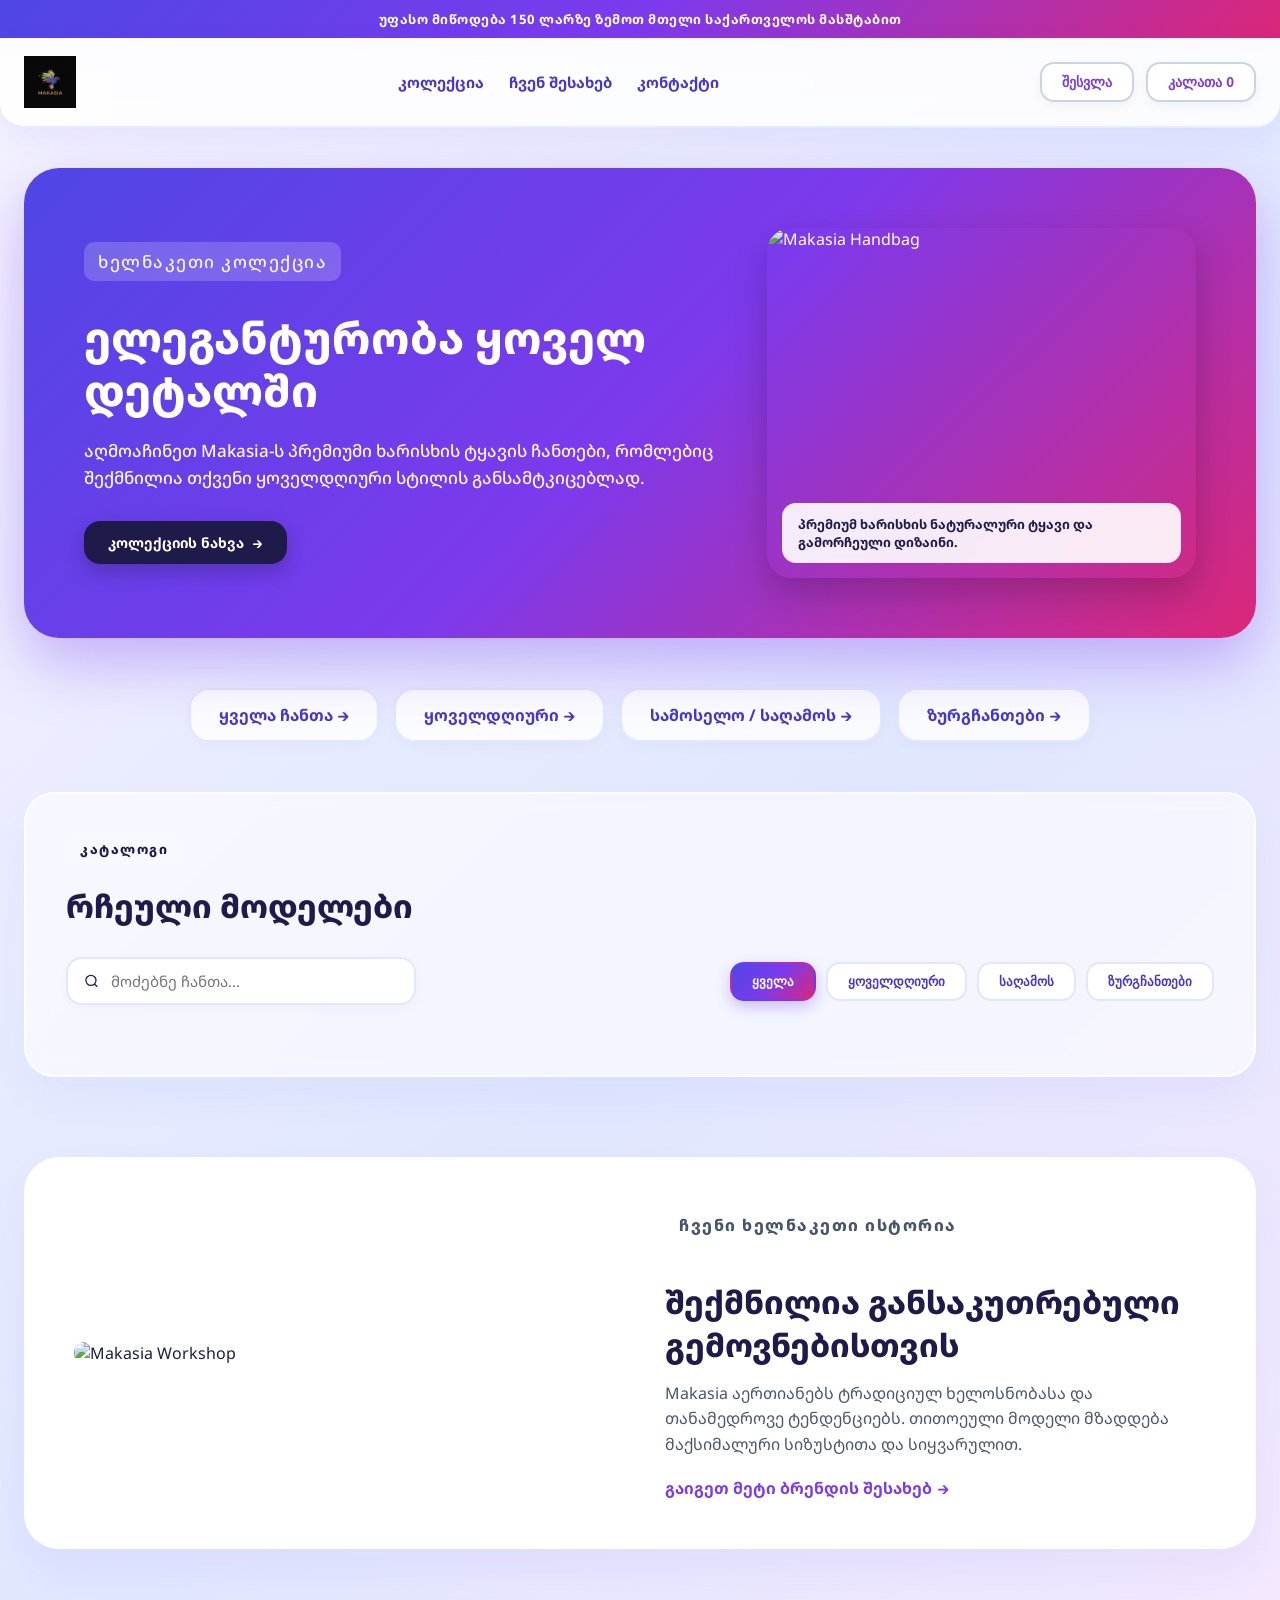
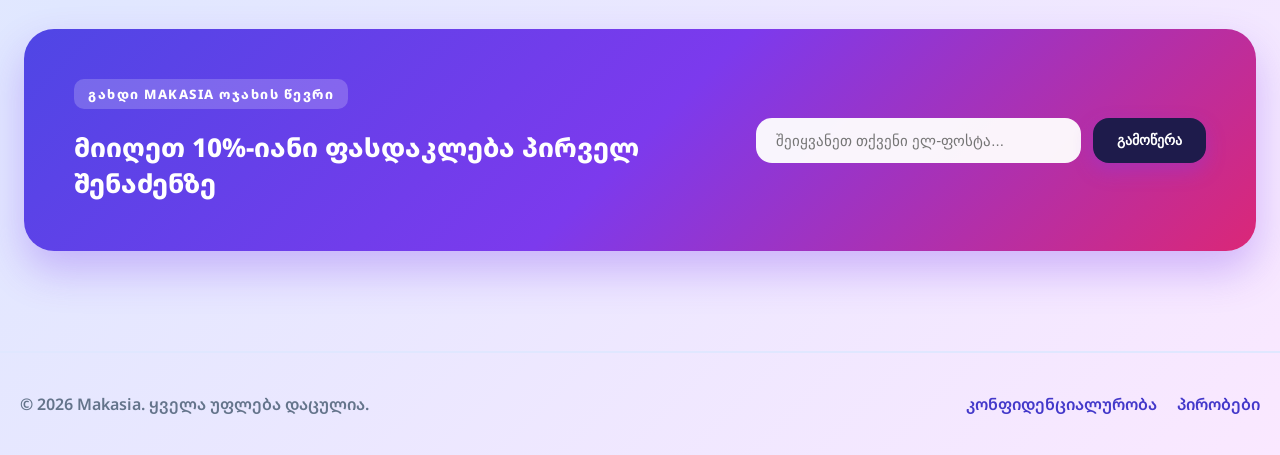
==== commit f56907d9: "Update index.html" ====
--- a/index.html
+++ b/index.html
@@ -52,10 +52,6 @@
       min-height: 100vh;
       overflow-x: hidden;
     }
-
-    /* =========================================================
-       ზედა საინფორმაციო ზოლი
-    ========================================================= */
 
     .announcement {
       background: var(--primary-gradient);
@@ -68,10 +64,6 @@
       box-shadow: 0 4px 15px rgba(124, 58, 237, 0.2);
     }
 
-    /* =========================================================
-       HEADER
-    ========================================================= */
-
     .site-header {
       background: rgba(255, 255, 255, 0.85);
       backdrop-filter: blur(15px);
@@ -98,21 +90,18 @@
     }
 
     .brand {
-      font-size: 28px;
-      font-weight: 800;
-
-      background: var(--primary-gradient);
-      -webkit-background-clip: text;
-      -webkit-text-fill-color: transparent;
-
-      text-transform: uppercase;
-      letter-spacing: 1px;
+      display: flex;
+      align-items: center;
       text-decoration: none;
-    }
-
-    .brand span {
-      color: #db2777;
-      -webkit-text-fill-color: #db2777;
+      flex-shrink: 0;
+    }
+
+    .brand img {
+      display: block;
+      width: auto;
+      height: 52px;
+      max-width: 190px;
+      object-fit: contain;
     }
 
     .site-header nav {
@@ -138,10 +127,6 @@
       align-items: center;
       position: relative;
     }
-
-    /* =========================================================
-       MOBILE MENU
-    ========================================================= */
 
     .mobile-menu-btn {
       display: none;
@@ -152,10 +137,6 @@
       cursor: pointer;
     }
 
-    /* =========================================================
-       BUTTONS
-    ========================================================= */
-
     .button {
       background: var(--primary-gradient);
       color: white;
@@ -229,10 +210,6 @@
       transform: translateY(-2px);
     }
 
-    /* =========================================================
-       PROFILE
-    ========================================================= */
-
     .profile-dropdown-container {
       position: relative;
       display: inline-block;
@@ -310,20 +287,12 @@
       }
     }
 
-    /* =========================================================
-       MAIN
-    ========================================================= */
-
     main {
       max-width: 1300px;
       margin: 0 auto;
       padding: 40px 24px;
     }
 
-    /* =========================================================
-       HERO
-    ========================================================= */
-
     .hero {
       background: var(--primary-gradient);
 
@@ -424,10 +393,6 @@
       font-weight: 700;
     }
 
-    /* =========================================================
-       CATEGORIES
-    ========================================================= */
-
     .categories {
       display: flex;
 
@@ -473,10 +438,6 @@
       box-shadow:
         0 8px 20px rgba(124, 58, 237, 0.3);
     }
-
-    /* =========================================================
-       SHOP
-    ========================================================= */
 
     .shop-section {
       background: rgba(255, 255, 255, 0.6);
@@ -587,10 +548,6 @@
         0 6px 15px rgba(124, 58, 237, 0.3);
     }
 
-    /* =========================================================
-       PRODUCTS
-    ========================================================= */
-
     .product-grid {
       display: grid;
 
@@ -665,10 +622,6 @@
       color: #059669;
     }
 
-    /* =========================================================
-       STORY
-    ========================================================= */
-
     .story {
       display: grid;
 
@@ -730,10 +683,6 @@
       gap: 5px;
     }
 
-    /* =========================================================
-       NEWSLETTER
-    ========================================================= */
-
     .newsletter {
       background: var(--primary-gradient);
 
@@ -794,10 +743,6 @@
     #newsletterForm button {
       background: #1e1b4b;
     }
-
-    /* =========================================================
-       FOOTER
-    ========================================================= */
 
     footer {
       text-align: center;
@@ -835,10 +780,6 @@
       text-decoration: underline;
     }
 
-    /* =========================================================
-       OVERLAY
-    ========================================================= */
-
     .overlay {
       position: fixed;
 
@@ -871,16 +812,9 @@
       visibility: visible;
     }
 
-    /* =========================================================
-       🛒 CENTRAL CART POPUP
-    ========================================================= */
-
     .cart-panel {
       position: fixed;
 
-      /*
-        ცენტრალური განთავსება
-      */
       top: 50%;
       left: 50%;
 
@@ -906,9 +840,6 @@
 
       padding: 30px;
 
-      /*
-        დახურული მდგომარეობა
-      */
       opacity: 0;
 
       visibility: hidden;
@@ -925,9 +856,6 @@
       overflow: hidden;
     }
 
-    /*
-      გახსნილი მდგომარეობა
-    */
     .cart-panel.open {
       opacity: 1;
 
@@ -938,9 +866,6 @@
         scale(1);
     }
 
-    /*
-      Cart header
-    */
     .cart-panel .panel-header {
       flex-shrink: 0;
 
@@ -965,9 +890,6 @@
       color: #1e1b4b;
     }
 
-    /*
-      Close button
-    */
     .close-btn {
       background: #fee2e2;
 
@@ -999,9 +921,6 @@
       transform: rotate(90deg) scale(1.05);
     }
 
-    /*
-      პროდუქტების ნაწილი
-    */
     .cart-panel .cart-items {
       flex: 1;
 
@@ -1014,9 +933,6 @@
       padding-right: 5px;
     }
 
-    /*
-      scrollbar
-    */
     .cart-panel .cart-items::-webkit-scrollbar {
       width: 6px;
     }
@@ -1037,9 +953,6 @@
       background: #94a3b8;
     }
 
-    /*
-      Cart footer
-    */
     .cart-panel .cart-footer {
       flex-shrink: 0;
 
@@ -1052,9 +965,6 @@
       width: 100%;
     }
 
-    /*
-      Empty cart
-    */
     .empty-cart {
       text-align: center;
 
@@ -1064,10 +974,6 @@
 
       padding: 20px;
     }
-
-    /* =========================================================
-       DIALOGS
-    ========================================================= */
 
     dialog.form-dialog,
     dialog.admin-modal {
@@ -1164,10 +1070,6 @@
         0 0 0 4px rgba(124, 58, 237, 0.15);
     }
 
-    /* =========================================================
-       TOAST
-    ========================================================= */
-
     .toast {
       position: fixed;
 
@@ -1204,10 +1106,6 @@
       opacity: 1;
     }
 
-    /* =========================================================
-       📱 TABLET / MOBILE
-    ========================================================= */
-
     @media (max-width: 900px) {
 
       .site-header nav {
@@ -1309,10 +1207,6 @@
       }
     }
 
-    /* =========================================================
-       📱 MOBILE CART
-    ========================================================= */
-
     @media (max-width: 600px) {
 
       .site-header {
@@ -1321,8 +1215,9 @@
         border-radius: 0 0 18px 18px;
       }
 
-      .brand {
-        font-size: 23px;
+      .brand img {
+        height: 40px;
+        max-width: 150px;
       }
 
       .header-actions {
@@ -1338,9 +1233,6 @@
         border-radius: 11px;
       }
 
-      /*
-        კალათა მობილურზე
-      */
       .cart-panel {
         width: calc(100vw - 24px);
 
@@ -1354,17 +1246,11 @@
 
         border-radius: 24px;
 
-        /*
-          დახურული
-        */
         transform:
           translate(-50%, -46%)
           scale(0.95);
       }
 
-      /*
-        გახსნილი
-      */
       .cart-panel.open {
         transform:
           translate(-50%, -50%)
@@ -1400,19 +1286,12 @@
         margin-bottom: 12px;
       }
 
-      /*
-        Mobile overlay
-      */
       .overlay {
         backdrop-filter: blur(5px);
 
         -webkit-backdrop-filter: blur(5px);
       }
     }
-
-    /* =========================================================
-       📱 VERY SMALL PHONES
-    ========================================================= */
 
     @media (max-width: 380px) {
 
@@ -1440,10 +1319,6 @@
       }
     }
 
-    /* =========================================================
-       📱 LANDSCAPE MOBILE
-    ========================================================= */
-
     @media (max-height: 600px) and (max-width: 900px) {
 
       .cart-panel {
@@ -1464,23 +1339,14 @@
         padding-top: 10px;
       }
     }
-
   </style>
 </head>
 
 <body>
-
-  <!-- =======================================================
-       ANNOUNCEMENT
-  ======================================================== -->
 
   <div class="announcement">
     უფასო მიწოდება 150 ლარზე ზემოთ მთელი საქართველოს მასშტაბით
   </div>
-
-  <!-- =======================================================
-       HEADER
-  ======================================================== -->
 
   <header class="site-header">
 
@@ -1493,8 +1359,8 @@
       ☰
     </button>
 
-    <a href="#" class="brand">
-      Maka<span>sia</span>
+    <a href="#" class="brand" aria-label="Makasia">
+      <img src="logo.jpg" alt="Makasia">
     </a>
 
     <nav id="mainNav">
@@ -1514,8 +1380,6 @@
     </nav>
 
     <div class="header-actions">
-
-      <!-- პროფილი -->
 
       <div class="profile-dropdown-container">
 
@@ -1564,8 +1428,6 @@
 
       </div>
 
-      <!-- კალათა -->
-
       <button
         class="cart-button"
         id="cart-toggle"
@@ -1579,13 +1441,7 @@
 
   </header>
 
-  <!-- =======================================================
-       MAIN
-  ======================================================== -->
-
   <main>
-
-    <!-- HERO -->
 
     <section class="hero">
 
@@ -1628,10 +1484,6 @@
       </div>
 
     </section>
-
-    <!-- =====================================================
-         CATEGORIES
-    ====================================================== -->
 
     <div class="categories">
 
@@ -1672,10 +1524,6 @@
       </a>
 
     </div>
-
-    <!-- =====================================================
-         SHOP
-    ====================================================== -->
 
     <section
       class="shop-section"
@@ -1771,14 +1619,9 @@
         class="product-grid"
         id="product-grid"
       >
-        <!-- პროდუქტები იტვირთება JS-ით -->
       </div>
 
     </section>
-
-    <!-- =====================================================
-         STORY
-    ====================================================== -->
 
     <section
       class="story"
@@ -1822,10 +1665,6 @@
 
     </section>
 
-    <!-- =====================================================
-         NEWSLETTER
-    ====================================================== -->
-
     <section
       class="newsletter"
       id="contact"
@@ -1864,10 +1703,6 @@
 
   </main>
 
-  <!-- =======================================================
-       FOOTER
-  ======================================================== -->
-
   <footer>
 
     <p>
@@ -1887,19 +1722,11 @@
     </div>
 
   </footer>
-
-  <!-- =======================================================
-       🛒 CART OVERLAY
-  ======================================================== -->
 
   <div
     class="overlay"
     id="overlay"
   ></div>
-
-  <!-- =======================================================
-       🛒 CART CENTRAL POPUP
-  ======================================================== -->
 
   <aside
     class="cart-panel"
@@ -1971,10 +1798,6 @@
     </div>
 
   </aside>
-
-  <!-- =======================================================
-       AUTH DIALOG
-  ======================================================== -->
 
   <dialog
     id="auth-dialog"
@@ -2024,8 +1847,6 @@
 
       </div>
 
-      <!-- LOGIN -->
-
       <form id="login-form">
 
         <h2
@@ -2083,8 +1904,6 @@
 
       </form>
 
-      <!-- REGISTER -->
-
       <form
         id="register-form"
         style="display:none;"
@@ -2160,10 +1979,6 @@
     </div>
 
   </dialog>
-
-  <!-- =======================================================
-       CHECKOUT DIALOG
-  ======================================================== -->
 
   <dialog
     id="checkout-dialog"
@@ -2342,10 +2157,6 @@
 
   </dialog>
 
-  <!-- =======================================================
-       UNIVERSAL MODAL
-  ======================================================== -->
-
   <dialog
     id="universalModal"
     class="admin-modal"
@@ -2405,10 +2216,6 @@
 
   </dialog>
 
-  <!-- =======================================================
-       TOAST
-  ======================================================== -->
-
   <div
     class="toast"
     id="toast"
@@ -2416,22 +2223,13 @@
     ოპერაცია წარმატებით დასრულდა
   </div>
 
-  <!-- =======================================================
-       FIREBASE SDK
-  ======================================================== -->
-
   <script src="https://www.gstatic.com/firebasejs/9.22.0/firebase-app-compat.js"></script>
 
   <script src="https://www.gstatic.com/firebasejs/9.22.0/firebase-auth-compat.js"></script>
 
   <script src="https://www.gstatic.com/firebasejs/9.22.0/firebase-firestore-compat.js"></script>
 
-  <!-- =======================================================
-       MOBILE MENU
-  ======================================================== -->
-
   <script>
-
     document.addEventListener('DOMContentLoaded', () => {
 
       const mobileMenuBtn =
@@ -2463,12 +2261,7 @@
       }
 
     });
-
   </script>
-
-  <!-- =======================================================
-       MAIN SCRIPT
-  ======================================================== -->
 
   <script src="./script.js"></script>
 
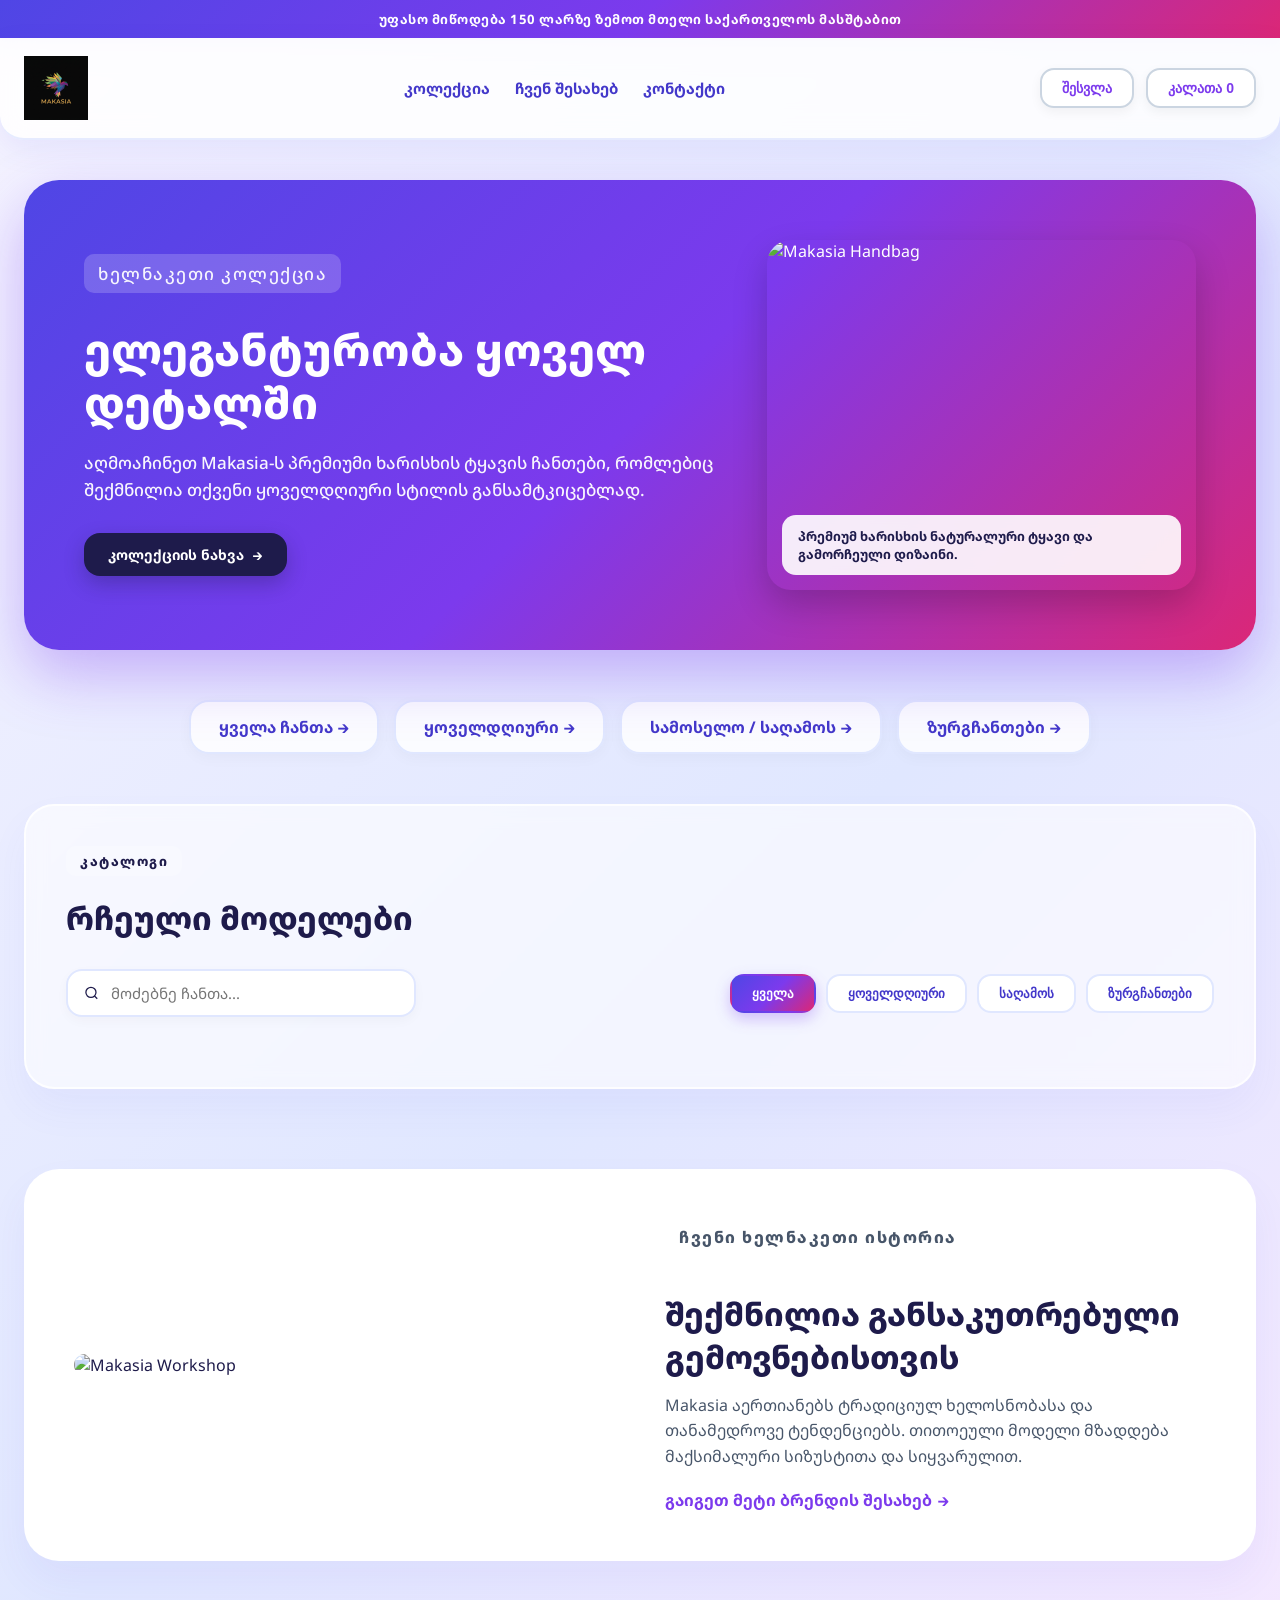
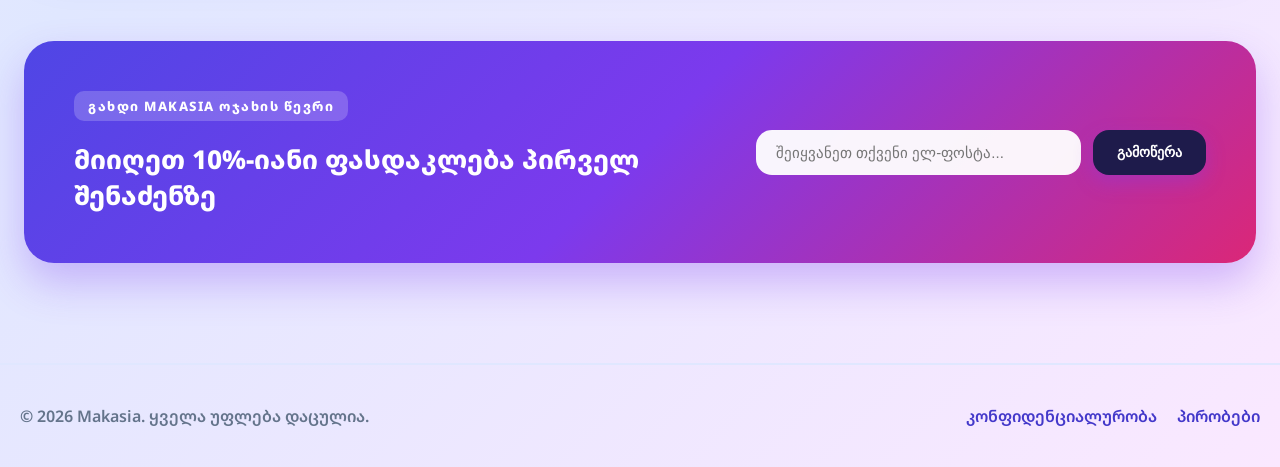
==== commit edf16d14: "Update index.html" ====
--- a/index.html
+++ b/index.html
@@ -97,12 +97,12 @@
     }
 
     .brand img {
-      display: block;
-      width: auto;
-      height: 52px;
-      max-width: 190px;
-      object-fit: contain;
-    }
+  display: block;
+  width: auto;
+  height: 64px;
+  max-width: 240px;
+  object-fit: contain;
+}
 
     .site-header nav {
       display: flex;
